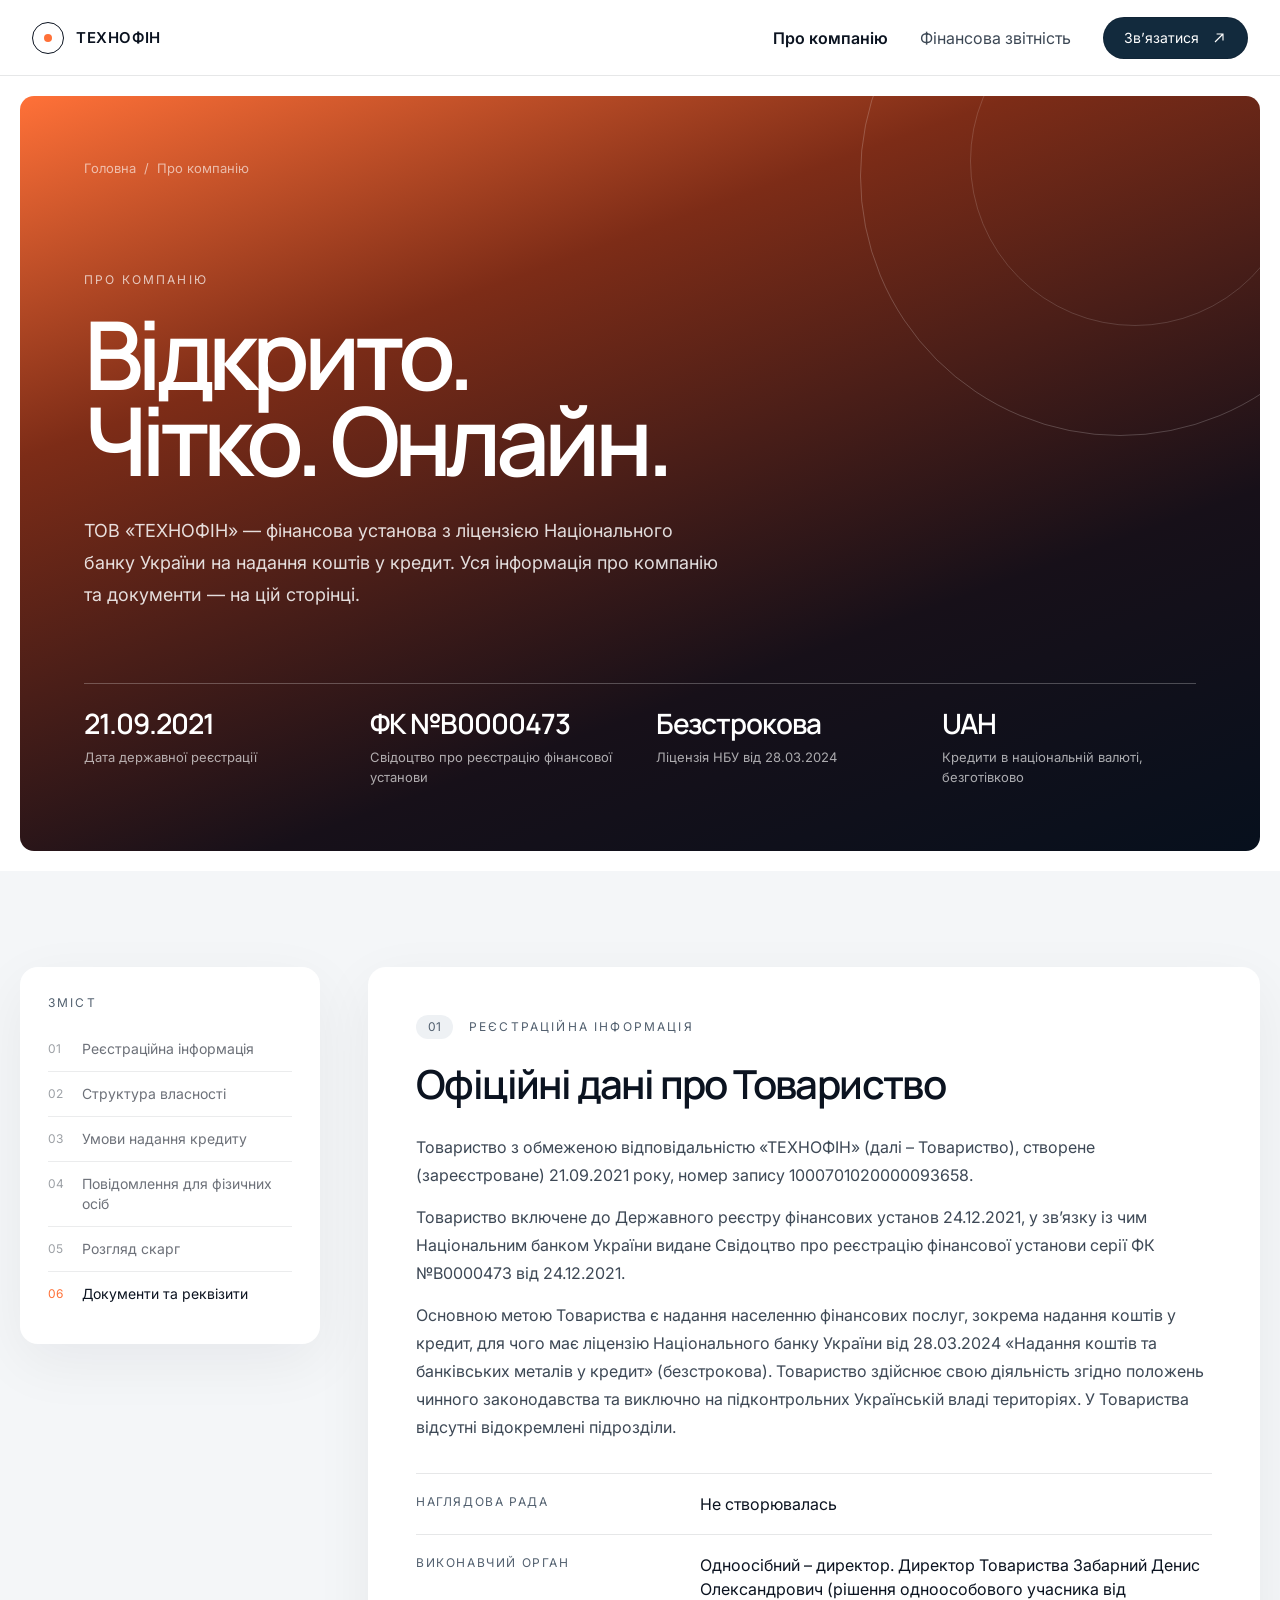
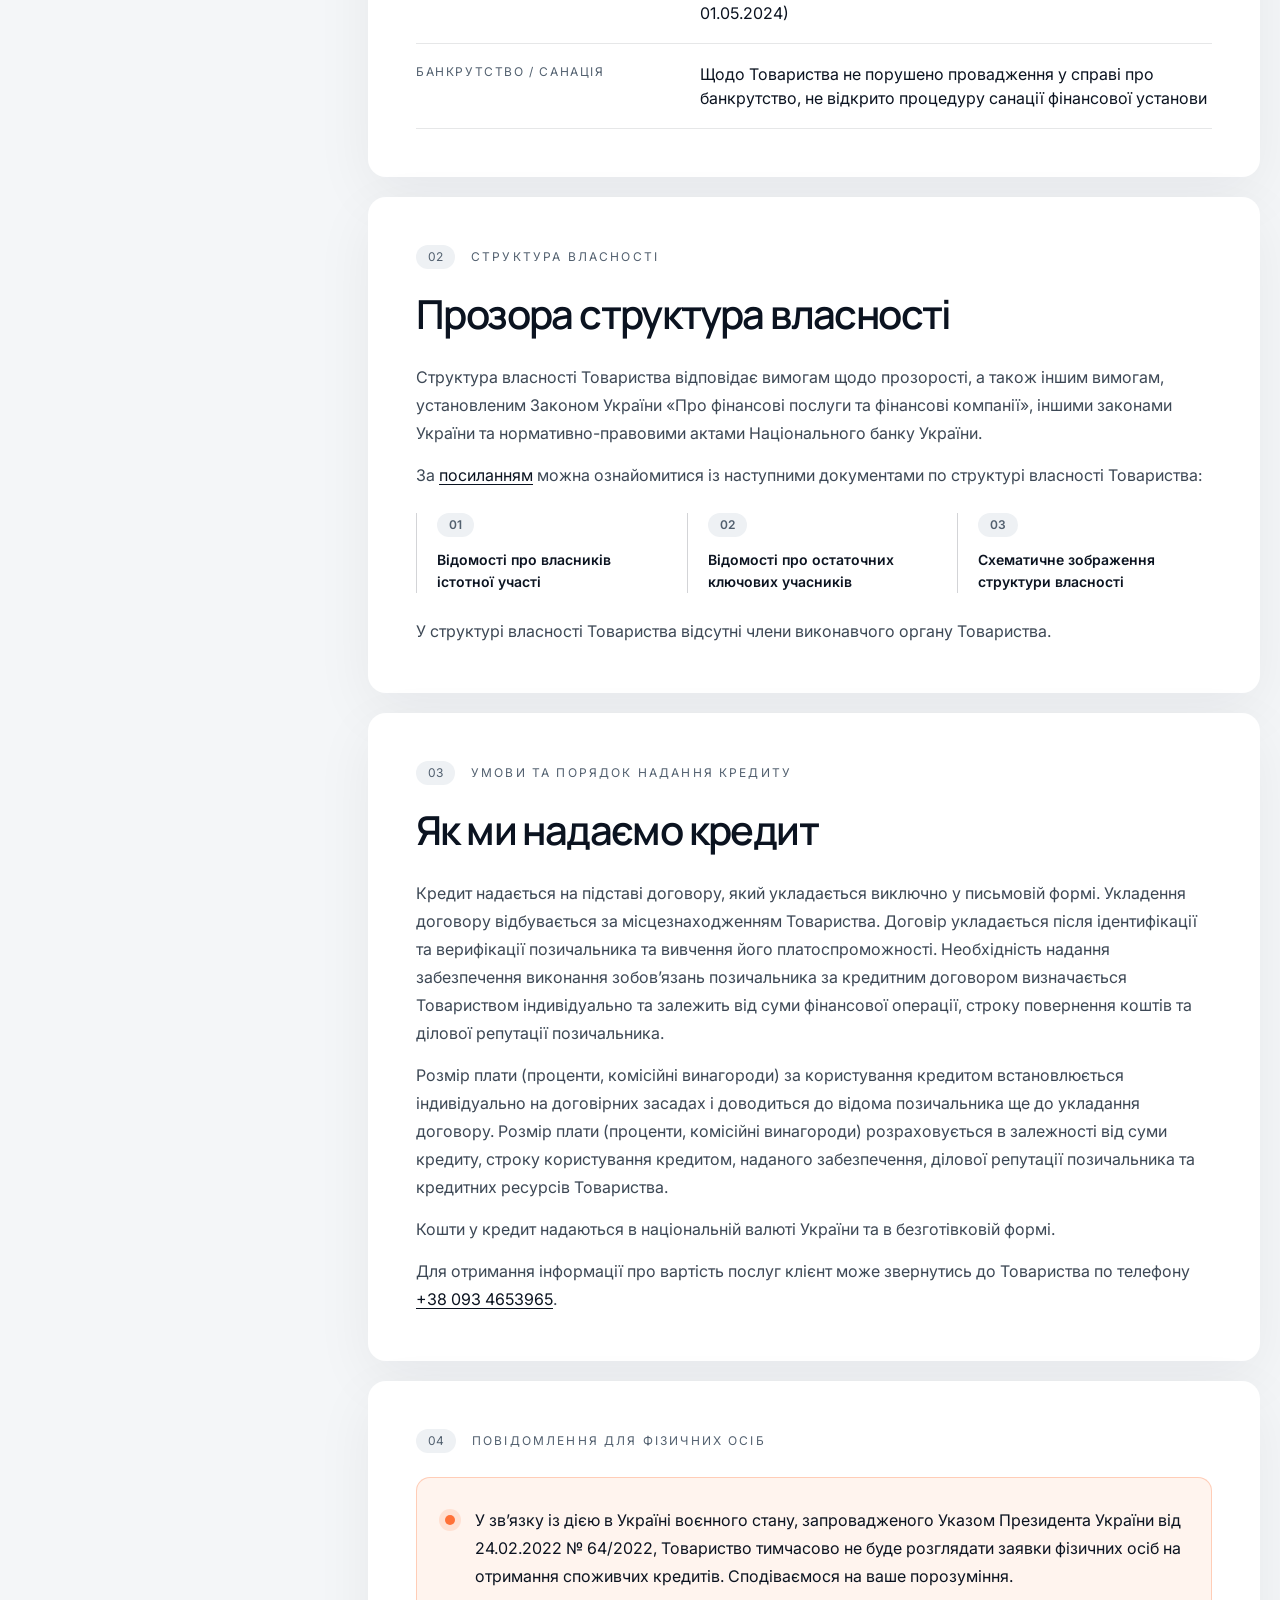
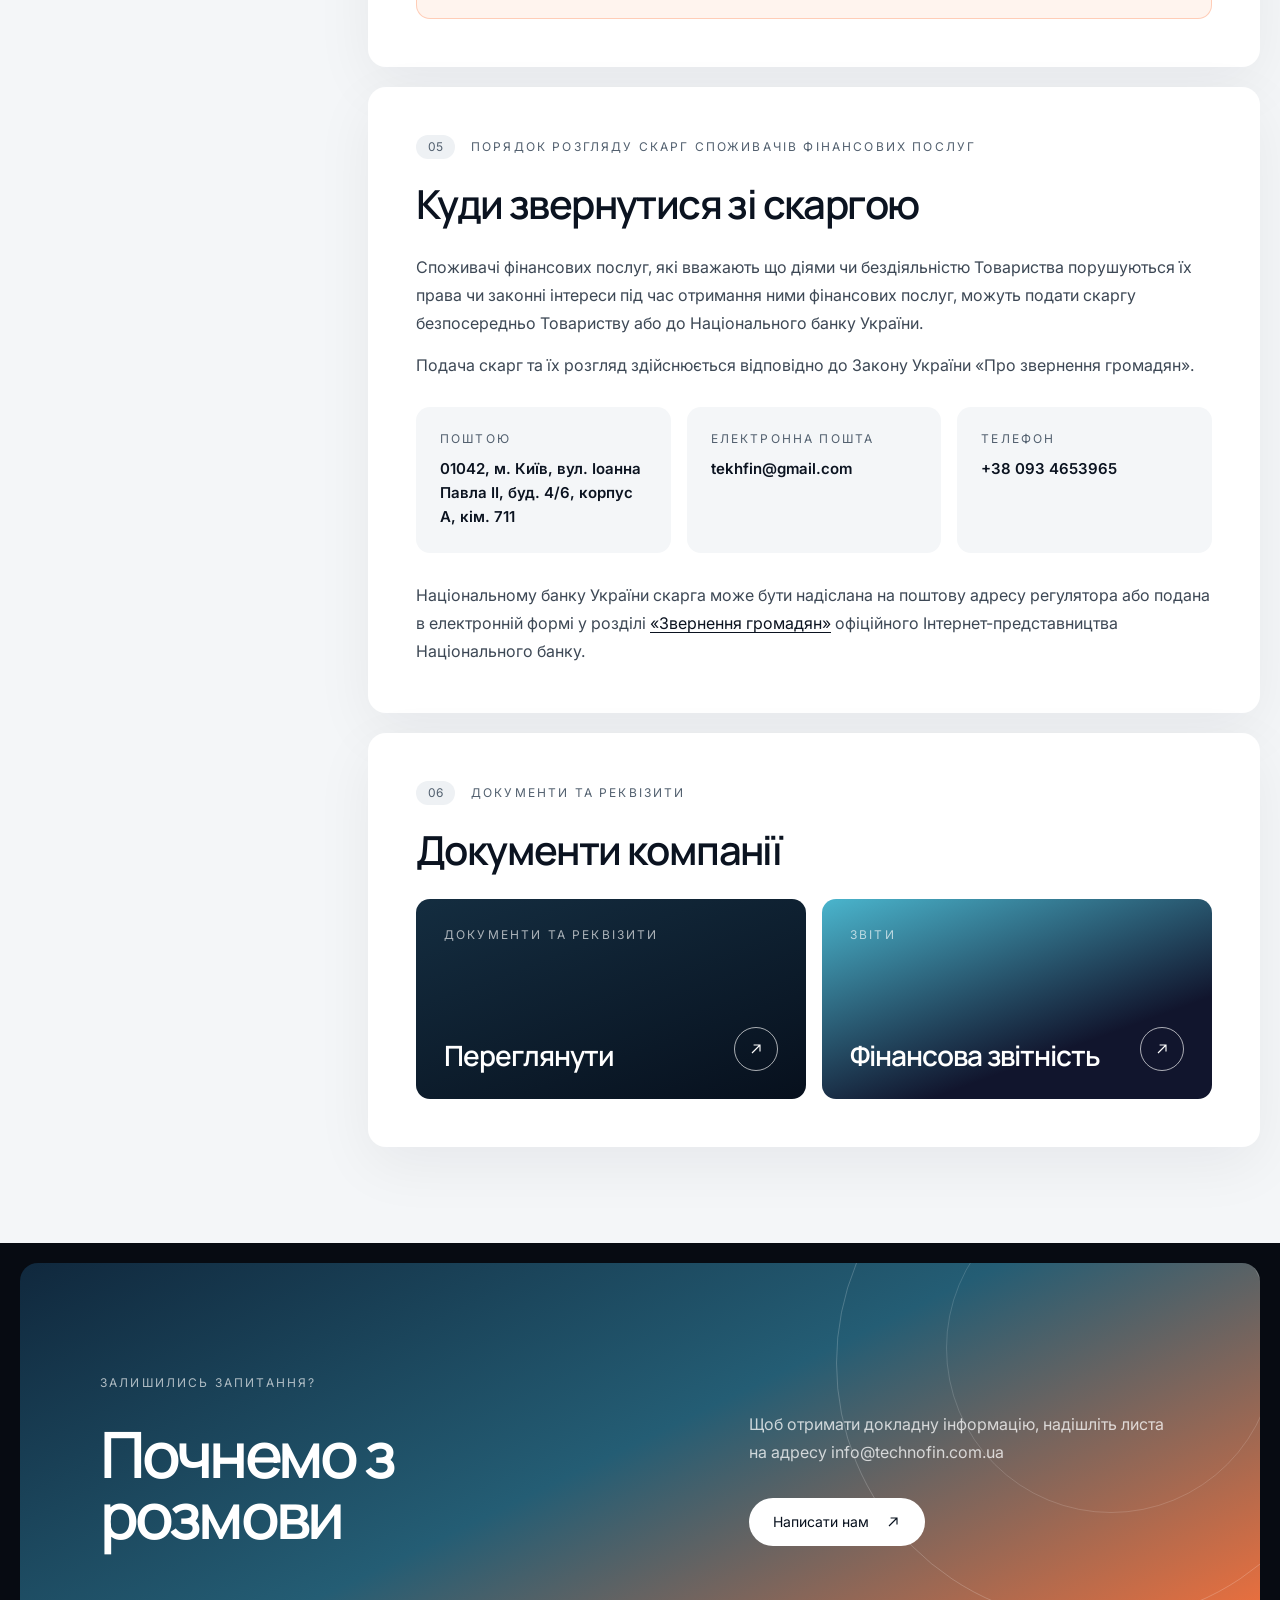
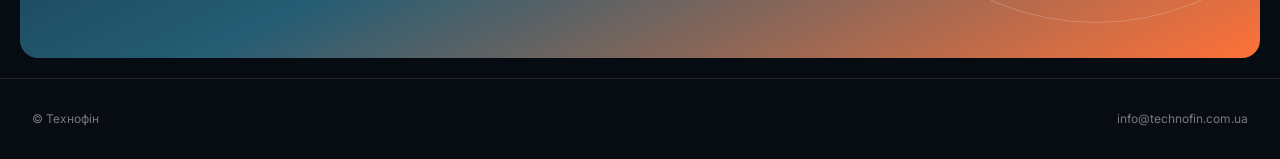
==== about.html @ 3cf89a79 "Match header nav link size and color to body text Co-Authored-By: Claude Opus 5.5 <noreply@anthropic" ====
<!doctype html>
<html lang="uk">
<head>
<meta charset="utf-8">
<meta name="viewport" content="width=device-width, initial-scale=1">
<title>Про компанію — Технофін</title>
<link rel="preconnect" href="https://fonts.googleapis.com">
<link href="https://fonts.googleapis.com/css2?family=Inter:wght@400;600&family=Manrope:wght@600&display=swap" rel="stylesheet">
<link rel="stylesheet" href="styles.css?v=10">
<link rel="stylesheet" href="about.css">
</head>
<body>

<header class="header">
  <a class="logo" href="index.html"><img src="assets/logo-mark.svg" alt="">ТЕХНОФІН</a>
  <button class="burger" type="button" aria-label="Відкрити меню" aria-expanded="false" aria-controls="site-nav"><span></span><span></span><span></span></button>
  <nav class="nav" id="site-nav">
    <a class="is-active" href="about.html">Про компанію</a>
    <a href="reports.html">Фінансова звітність</a>
    <a class="pill pill--dark" href="#contact">Зв’язатися <img src="assets/arrow-white.svg" alt=""></a>
  </nav>
</header>

<section class="page-hero">
  <div class="page-hero__card">
    <img class="circle circle--520" src="assets/circle-520.svg" alt="">
    <img class="circle circle--330" src="assets/circle-330.svg" alt="">
    <div class="crumbs"><a href="index.html">Головна</a><span>/</span><span>Про компанію</span></div>
    <div class="eyebrow" style="position:relative; margin-bottom:24px; color:rgba(255,255,255,.7)">Про компанію</div>
    <h1>Відкрито.<br>Чітко. Онлайн.</h1>
    <p class="lead">ТОВ «ТЕХНОФІН» — фінансова установа з ліцензією Національного банку України на надання коштів у кредит. Уся інформація про компанію та документи — на цій сторінці.</p>
    <div class="facts">
      <div><div class="fact__value">21.09.2021</div><div class="fact__label">Дата державної реєстрації</div></div>
      <div><div class="fact__value">ФК №В0000473</div><div class="fact__label">Свідоцтво про реєстрацію фінансової установи</div></div>
      <div><div class="fact__value">Безстрокова</div><div class="fact__label">Ліцензія НБУ від 28.03.2024</div></div>
      <div><div class="fact__value">UAH</div><div class="fact__label">Кредити в національній валюті, безготівково</div></div>
    </div>
  </div>
</section>

<main class="about">
  <div class="about__grid">
    <aside class="toc">
      <span class="eyebrow">Зміст</span>
      <ol>
        <li><a href="#registration"><span>01</span>Реєстраційна інформація</a></li>
        <li><a href="#ownership"><span>02</span>Структура власності</a></li>
        <li><a href="#credit"><span>03</span>Умови надання кредиту</a></li>
        <li><a href="#notice"><span>04</span>Повідомлення для фізичних осіб</a></li>
        <li><a href="#complaints"><span>05</span>Розгляд скарг</a></li>
        <li><a href="#docs"><span>06</span>Документи та реквізити</a></li>
      </ol>
    </aside>

    <div class="sections">

      <section class="block" id="registration">
        <div class="block__head"><span class="block__num">01</span><span class="eyebrow" style="color:var(--muted)">Реєстраційна інформація</span></div>
        <h2>Офіційні дані про Товариство</h2>
        <p>Товариство з обмеженою відповідальністю «ТЕХНОФІН» (далі – Товариство), створене (зареєстроване) 21.09.2021 року, номер запису 1000701020000093658.</p>
        <p>Товариство включене до Державного реєстру фінансових установ 24.12.2021, у зв’язку із чим Національним банком України видане Свідоцтво про реєстрацію фінансової установи серії ФК №В0000473 від 24.12.2021.</p>
        <p>Основною метою Товариства є надання населенню фінансових послуг, зокрема надання коштів у кредит, для чого має ліцензію Національного банку України від 28.03.2024 «Надання коштів та банківських металів у кредит» (безстрокова). Товариство здійснює свою діяльність згідно положень чинного законодавства та виключно на підконтрольних Українській владі територіях. У Товариства відсутні відокремлені підрозділи.</p>
        <dl class="kv">
          <div class="kv__row"><dt>Наглядова рада</dt><dd>Не створювалась</dd></div>
          <div class="kv__row"><dt>Виконавчий орган</dt><dd>Одноосібний – директор. Директор Товариства Забарний Денис Олександрович (рішення одноособового учасника від 01.05.2024)</dd></div>
          <div class="kv__row"><dt>Банкрутство / санація</dt><dd>Щодо Товариства не порушено провадження у справі про банкрутство, не відкрито процедуру санації фінансової установи</dd></div>
        </dl>
      </section>

      <section class="block" id="ownership">
        <div class="block__head"><span class="block__num">02</span><span class="eyebrow" style="color:var(--muted)">Структура власності</span></div>
        <h2>Прозора структура власності</h2>
        <p>Структура власності Товариства відповідає вимогам щодо прозорості, а також іншим вимогам, установленим Законом України «Про фінансові послуги та фінансові компанії», іншими законами України та нормативно-правовими актами Національного банку України.</p>
        <p>За <a class="inline" href="https://drive.google.com/drive/folders/1skD-SVBvwEq26XsL_XhXbatexCn1EG8v" target="_blank" rel="noopener">посиланням</a> можна ознайомитися із наступними документами по структурі власності Товариства:</p>
        <ol class="doclist">
          <li><span class="block__num" style="align-self:flex-start">01</span>Відомості про власників істотної участі</li>
          <li><span class="block__num" style="align-self:flex-start">02</span>Відомості про остаточних ключових учасників</li>
          <li><span class="block__num" style="align-self:flex-start">03</span>Схематичне зображення структури власності</li>
        </ol>
        <p>У структурі власності Товариства відсутні члени виконавчого органу Товариства.</p>
      </section>

      <section class="block" id="credit">
        <div class="block__head"><span class="block__num">03</span><span class="eyebrow" style="color:var(--muted)">Умови та порядок надання кредиту</span></div>
        <h2>Як ми надаємо кредит</h2>
        <p>Кредит надається на підставі договору, який укладається виключно у письмовій формі. Укладення договору відбувається за місцезнаходженням Товариства. Договір укладається після ідентифікації та верифікації позичальника та вивчення його платоспроможності. Необхідність надання забезпечення виконання зобов’язань позичальника за кредитним договором визначається Товариством індивідуально та залежить від суми фінансової операції, строку повернення коштів та ділової репутації позичальника.</p>
        <p>Розмір плати (проценти, комісійні винагороди) за користування кредитом встановлюється індивідуально на договірних засадах і доводиться до відома позичальника ще до укладання договору. Розмір плати (проценти, комісійні винагороди) розраховується в залежності від суми кредиту, строку користування кредитом, наданого забезпечення, ділової репутації позичальника та кредитних ресурсів Товариства.</p>
        <p>Кошти у кредит надаються в національній валюті України та в безготівковій формі.</p>
        <p>Для отримання інформації про вартість послуг клієнт може звернутись до Товариства по телефону <a class="inline" href="tel:+380934653965">+38 093 4653965</a>.</p>
      </section>

      <section class="block" id="notice">
        <div class="block__head"><span class="block__num">04</span><span class="eyebrow" style="color:var(--muted)">Повідомлення для фізичних осіб</span></div>
        <div class="callout">
          <span class="callout__dot"></span>
          <p>У зв’язку із дією в Україні воєнного стану, запровадженого Указом Президента України від 24.02.2022 № 64/2022, Товариство тимчасово не буде розглядати заявки фізичних осіб на отримання споживчих кредитів. Сподіваємося на ваше порозуміння.</p>
        </div>
      </section>

      <section class="block" id="complaints">
        <div class="block__head"><span class="block__num">05</span><span class="eyebrow" style="color:var(--muted)">Порядок розгляду скарг споживачів фінансових послуг</span></div>
        <h2>Куди звернутися зі скаргою</h2>
        <p>Споживачі фінансових послуг, які вважають що діями чи бездіяльністю Товариства порушуються їх права чи законні інтереси під час отримання ними фінансових послуг, можуть подати скаргу безпосередньо Товариству або до Національного банку України.</p>
        <p>Подача скарг та їх розгляд здійснюється відповідно до Закону України «Про звернення громадян».</p>
        <div class="channels">
          <div class="channel"><span class="eyebrow">Поштою</span><span class="channel__value">01042, м. Київ, вул. Іоанна Павла ІІ, буд. 4/6, корпус А, кім. 711</span></div>
          <a class="channel" href="mailto:tekhfin@gmail.com"><span class="eyebrow">Електронна пошта</span><span class="channel__value">tekhfin@gmail.com</span></a>
          <a class="channel" href="tel:+380934653965"><span class="eyebrow">Телефон</span><span class="channel__value">+38 093 4653965</span></a>
        </div>
        <p>Національному банку України скарга може бути надіслана на поштову адресу регулятора або подана в електронній формі у розділі <a class="inline" href="https://bank.gov.ua/ua/consumer-protection/citizens-appeals" target="_blank" rel="noopener">«Звернення громадян»</a> офіційного Інтернет-представництва Національного банку.</p>
      </section>

      <section class="block" id="docs">
        <div class="block__head"><span class="block__num">06</span><span class="eyebrow" style="color:var(--muted)">Документи та реквізити</span></div>
        <h2>Документи компанії</h2>
        <div class="docs">
          <a class="doc-card doc-card--navy" href="#">
            <span class="eyebrow">Документи та реквізити</span>
            <span class="doc-card__bottom"><span class="doc-card__title">Переглянути</span><span class="btn"><img src="assets/arrow-white.svg" alt=""></span></span>
          </a>
          <a class="doc-card doc-card--teal" href="reports.html">
            <span class="eyebrow">Звіти</span>
            <span class="doc-card__bottom"><span class="doc-card__title">Фінансова звітність</span><span class="btn"><img src="assets/arrow-white.svg" alt=""></span></span>
          </a>
        </div>
      </section>

    </div>
  </div>
</main>

<section class="contact" id="contact">
  <div class="contact-card">
    <img class="circle circle--520" src="assets/circle-520.svg" alt="">
    <img class="circle circle--330" src="assets/circle-330.svg" alt="">
    <div class="contact-left">
      <div class="eyebrow">Залишились запитання?</div>
      <h2 class="display">Почнемо з<br>розмови</h2>
    </div>
    <div class="contact-right">
      <p>Щоб отримати докладну інформацію, надішліть листа на адресу info@technofin.com.ua</p>
      <a class="pill" href="mailto:info@technofin.com.ua">Написати нам <img src="assets/arrow-light.svg" alt=""></a>
    </div>
  </div>
</section>

<footer class="footer">
  <span>© Технофін</span>
  <a href="mailto:info@technofin.com.ua">info@technofin.com.ua</a>
</footer>

<script>
  // Підсвічує активний пункт змісту під час прокрутки
  const links = [...document.querySelectorAll('.toc a')];
  const byId = Object.fromEntries(links.map(a => [a.hash.slice(1), a]));
  const io = new IntersectionObserver(entries => {
    entries.forEach(e => {
      if (e.isIntersecting) {
        links.forEach(a => a.classList.remove('is-active'));
        byId[e.target.id]?.classList.add('is-active');
      }
    });
  }, { rootMargin: '-30% 0px -60% 0px' });
  document.querySelectorAll('.block').forEach(s => io.observe(s));
</script>
<style>html { scroll-behavior: smooth; }</style>
<script src="to-top.js?v=2"></script>
<script src="menu.js"></script>
</body>
</html>
---- styles.css ----
:root {
    --ink: #0b1320;
    --ink-deep: #07101d;
    --muted: #52606f;
    --body: #3d4855;
    --soft: #eef1f4;
    --navy: #122a3d;
  }
  * { box-sizing: border-box; margin: 0; padding: 0; }
  html { scroll-behavior: smooth; }
  @media (prefers-reduced-motion: reduce) { html { scroll-behavior: auto; } }
  body { font-family: 'Inter', sans-serif; color: var(--ink); background: #fff; }
  a { color: inherit; text-decoration: none; }
  img { display: block; }

  .eyebrow { font-size: 12px; line-height: 16px; letter-spacing: 2.16px; text-transform: uppercase; }
  .display { font-family: 'Manrope', sans-serif; font-weight: 600; font-size: 64px; line-height: .96; letter-spacing: -3.84px; }

  /* Pill buttons */
  .pill { display: inline-flex; align-items: center; gap: 16px; padding: 14px 24px; border-radius: 999px; background: #fff; color: var(--ink-deep); font-size: 14px; line-height: 20px; white-space: nowrap; border: 0; cursor: pointer; }
  .pill img { width: 16px; height: 16px; }
  .pill--soft { background: var(--soft); color: var(--ink); font-weight: 600; gap: 12px; padding: 12px 20px; }
  .pill--dark { background: var(--navy); color: #fff; gap: 12px; padding: 10px 20px; border: 1px solid rgba(11,19,32,.2); }

  /* Однакова hover-анімація для всіх кнопок */
  .pill { transition: transform .3s cubic-bezier(.2,.8,.2,1), box-shadow .3s; }
  .pill img { transition: transform .3s cubic-bezier(.2,.8,.2,1); }
  .pill:hover { transform: translateY(-2px); box-shadow: 0 10px 24px rgba(18,42,61,.22); }
  .pill:hover img { transform: translate(3px, -3px); }
  @media (prefers-reduced-motion: reduce) { .pill, .pill img { transition: none; } .pill:hover, .pill:hover img { transform: none; } }

  /* Header */
  .header { height: 76px; display: flex; align-items: center; justify-content: space-between; padding: 0 32px; border-bottom: 1px solid rgba(11,19,32,.1); }
  .logo { display: flex; align-items: center; gap: 12px; font-weight: 600; font-size: 15px; letter-spacing: .6px; }
  .logo img { width: 32px; height: 32px; }
  .nav { display: flex; align-items: center; gap: 32px; font-size: 14px; }
  .header { position: relative; }
  .burger { display: none; width: 44px; height: 44px; margin-right: -10px; border: 0; background: none; cursor: pointer;
    flex-direction: column; align-items: center; justify-content: center; gap: 5px; }
  .burger span { display: block; width: 22px; height: 2px; border-radius: 2px; background: var(--ink); transition: transform .25s, opacity .2s; }
  .header.is-open .burger span:nth-child(1) { transform: translateY(7px) rotate(45deg); }
  .header.is-open .burger span:nth-child(2) { opacity: 0; }
  .header.is-open .burger span:nth-child(3) { transform: translateY(-7px) rotate(-45deg); }
  .nav > a:not(.pill) { font-size: 16px; line-height: 28px; color: var(--body); transition: color .2s; }
  .nav > a:not(.pill):hover { color: var(--ink); }

  /* Hero */
  .hero { display: flex; gap: 12px; padding: 20px; }
  .hero-card { position: relative; flex: 1; height: 720px; border-radius: 14px; overflow: hidden; color: #fff; }
  .hero-card > img { position: absolute; inset: 0; width: 100%; height: 100%; object-fit: cover; }
  .hero-card__inner { position: relative; height: 100%; background: rgba(7,16,29,.6); padding: 64px; display: flex; flex-direction: column; justify-content: space-between; }
  .hero h1 { font-family: 'Manrope', sans-serif; font-weight: 600; font-size: 95px; line-height: .9; letter-spacing: -6.175px; max-width: 780px; margin-bottom: 32px; }
  .hero p.lead { font-size: 18px; line-height: 32px; max-width: 576px; }
  .hero-bottom { display: flex; justify-content: space-between; align-items: flex-end; border-top: 1px solid rgba(255,255,255,.25); padding-top: 24px; }
  .hero-bottom .eyebrow { letter-spacing: 1.92px; margin-bottom: 8px; }
  .hero-bottom .approach { font-size: 18px; line-height: 28px; }

  .rail { width: 88px; height: 720px; flex-shrink: 0; border-radius: 14px; box-shadow: inset 0 0 0 1px rgba(255,255,255,.1); display: flex; flex-direction: column; align-items: center; justify-content: space-between; padding: 28px 0; color: #fff; }
  .rail .ring { width: 8px; height: 8px; }
  .rail .label { writing-mode: vertical-rl; transform: rotate(180deg); font-size: 14px; line-height: 20px; white-space: nowrap; }
  .rail .btn { width: 40px; height: 40px; border-radius: 20px; border: 1px solid rgba(255,255,255,.65); display: flex; align-items: center; justify-content: center; transition: background .3s, border-color .3s, transform .3s; }
  .rail .btn img { width: 16px; height: 16px; transition: filter .3s; }

  /* Rail hover animation */
  .rail { position: relative; overflow: hidden; isolation: isolate;
    transition: transform .4s cubic-bezier(.2,.8,.2,1), box-shadow .4s; }
  .rail::before { content: ""; position: absolute; inset: -40% 0 auto; height: 40%; z-index: -1; pointer-events: none;
    background: linear-gradient(to bottom, transparent, rgba(255,255,255,.18), transparent);
    transform: translateY(0); opacity: 0; }
  .rail .ring { border-radius: 50%; transition: transform .4s, box-shadow .4s; }
  .rail .label { transition: letter-spacing .4s; }
  .rail:hover { transform: translateY(-6px); box-shadow: inset 0 0 0 1px rgba(255,255,255,.25), 0 20px 40px rgba(7,16,29,.25); }
  .rail:hover::before { animation: rail-sheen 1.1s ease-out; }
  .rail:hover .ring { transform: scale(1.4); box-shadow: 0 0 0 4px rgba(255,255,255,.15), 0 0 12px rgba(255,255,255,.6); }
  .rail:hover .label { letter-spacing: 1.2px; }
  .rail:hover .btn { background: #fff; border-color: #fff; transform: scale(1.08); }
  .rail:hover .btn img { filter: invert(1); animation: rail-arrow .9s ease-in-out infinite; }
  @keyframes rail-sheen { 0% { opacity: 1; transform: translateY(0); } 100% { opacity: 0; transform: translateY(350%); } }
  @keyframes rail-arrow { 0%, 100% { transform: translateY(0); } 50% { transform: translateY(3px); } }
  @media (prefers-reduced-motion: reduce) {
    .rail, .rail * { transition: none !important; animation: none !important; }
    .rail:hover { transform: none; }
  }
  .rail--mission { background: linear-gradient(to bottom, #142d40, #07101d); }
  .rail--company { background: linear-gradient(to bottom, #ff7138, #7d2c17 48%, #171019); }
  .rail--contacts { background: linear-gradient(to bottom, #4ab5cd, #11152d 60%, #281226); }

  /* Mission */
  .mission { background: #f1f3f5; padding: 0 20px; }
  .mission__wrap { background: #f4f6f8; padding: 96px 0; }
  .mission-card { display: flex; background: #fff; border-radius: 18px; box-shadow: 0 18px 60px rgba(11,19,32,.09); overflow: hidden; }
  .mission-content { width: 714px; flex-shrink: 0; padding: 48px; }
  .section-label { display: flex; align-items: center; gap: 16px; color: var(--muted); }
  .section-label img { width: 35px; height: 35px; }
  .mission-content .display { margin-top: 32px; max-width: 618px; }
  .mission-content .text { margin-top: 28px; max-width: 618px; font-size: 16px; line-height: 28px; color: var(--body); }
  .mission-content h3 { margin-top: 40px; font-size: 14px; line-height: 20px; font-weight: 600; }
  .benefits { margin-top: 24px; display: grid; grid-template-columns: repeat(2, 293px); gap: 28px 32px; }
  .feature { border-left: 1px solid rgba(11,19,32,.18); padding-left: 20px; min-height: 96px; display: flex; flex-direction: column; gap: 16px; align-items: flex-start; }
  .feature .num { background: var(--soft); border-radius: 999px; padding: 4px 12px; font-size: 12px; line-height: 16px; color: var(--muted); }
  .feature .title { font-size: 14px; line-height: 24px; font-weight: 600; max-width: 220px; }
  .mission-content .pill { margin-top: 40px; }
  .visual-wrap { flex: 1; padding: 16px; display: flex; }
  .visual { flex: 1; min-height: 560px; border-radius: 14px; display: flex; align-items: center; justify-content: center;
    background: radial-gradient(ellipse 132% 119% at 50% 110%, #d9e3e7 0%, #abc1c7 10.75%, #7c9ea6 21.5%, #4e7c86 32.25%, #366a75 37.6%, #1f5965 43%, #13424e 71.5%, #072b36 100%); }
  .tile { width: 330px; height: 330px; padding: 20px; background: #fff; border-radius: 12px; box-shadow: 0 18px 50px rgba(1,18,24,.22); }
  .tile img { width: 290px; height: 290px; }

  /* Company */
  .company { background: #0a1220; padding: 20px; }
  .company__box { display: flex; border: 1px solid rgba(255,255,255,.1); border-radius: 18px; overflow: hidden; }
  .company__left { width: 630px; flex-shrink: 0; height: 520px; padding: 64px; display: flex; flex-direction: column; justify-content: space-between; color: #fff;
    background: radial-gradient(circle 693px at 15% 15%, #214762 0%, #162d41 25%, #101f31 37.5%, #0a1220 50%); }
  .company__left .section-label { color: rgba(255,255,255,.55); }
  .company__right { flex: 1; background: #fff; padding: 64px; display: flex; flex-direction: column; justify-content: space-between; }
  .docs-header { display: flex; justify-content: space-between; padding-bottom: 20px; border-bottom: 1px solid rgba(11,19,32,.15); color: var(--muted); letter-spacing: 1.92px; }
  .company__right p.big { font-size: 30px; line-height: 1.35; max-width: 576px; }
  .docs-link { align-self: flex-start; display: inline-flex; align-items: center; gap: 16px; padding-bottom: 8px; border-bottom: 1px solid var(--ink); font-size: 14px; line-height: 20px; }
  .docs-link img { width: 16px; height: 16px; transition: transform .15s; }
  .docs-link:hover img { transform: translate(2px,-2px); }

  /* Contact */
  .contact { background: #070b12; padding: 20px; }
  .contact-card { position: relative; overflow: hidden; display: flex; gap: 48px; align-items: flex-end; padding: 112px 80px; border-radius: 18px; color: #fff;
    background: linear-gradient(154deg, #10283d 0%, #245d74 48%, #ff7138 100%); }
  .contact-card .circle { position: absolute; pointer-events: none; }
  .circle--520 { width: 520px; height: 520px; right: -96px; top: -160px; }
  .circle--330 { width: 330px; height: 330px; right: -16px; top: -80px; }
  .contact-left { position: relative; flex: 1; display: flex; flex-direction: column; gap: 32px; }
  .contact-left .eyebrow { color: rgba(255,255,255,.65); }
  .contact-right { position: relative; width: 431px; flex-shrink: 0; display: flex; flex-direction: column; gap: 32px; align-items: flex-start; }
  .contact-right p { font-size: 16px; line-height: 28px; color: rgba(255,255,255,.75); }

  /* Footer */
  .footer { background: #070b12; border-top: 1px solid rgba(255,255,255,.1); padding: 32px; display: flex; justify-content: space-between; font-size: 12px; line-height: 16px; color: rgba(255,255,255,.45); }

  /* ---------- Tablet (≤1200px) ---------- */
  @media (max-width: 1200px) {
    .hero h1 { font-size: clamp(48px, 7.5vw, 95px); letter-spacing: -0.065em; }
    .mission-content { width: 55%; }
    .benefits { grid-template-columns: repeat(2, minmax(0, 1fr)); }
    .company__left { width: 45%; }
    .company__right p.big { font-size: 24px; }
    .contact-card { padding: 80px 48px; }
    .contact-right { width: 360px; }
  }

  /* ---------- Small tablet (≤900px) ---------- */
  @media (max-width: 900px) {
    .display { font-size: 48px; letter-spacing: -2.4px; }
    .hero { flex-wrap: wrap; }
    .hero-card { flex-basis: 100%; height: auto; min-height: 600px; }
    .hero-card__inner { padding: 40px; gap: 48px; }
    /* Rails become horizontal tabs under the hero */
    .rail { flex: 1; width: auto; height: 72px; flex-direction: row; padding: 0 20px; }
    .rail .label { writing-mode: horizontal-tb; transform: none; }
    .rail .ring { display: none; }
    .mission-card { flex-direction: column; }
    .mission-content { width: 100%; }
    .visual { min-height: 420px; }
    .company__box { flex-direction: column; }
    .company__left { width: 100%; height: auto; min-height: 360px; padding: 40px; gap: 64px; }
    .company__right { padding: 40px; gap: 40px; }
    .contact-card { flex-direction: column; align-items: flex-start; }
    .contact-right { width: 100%; }
  }

  /* ---------- Phone (≤600px) ---------- */
  @media (max-width: 600px) {
    .header { height: 64px; padding: 0 16px; }

    /* Бургер-меню */
    .burger { display: flex; }
    .nav { position: absolute; top: 100%; left: 0; right: 0; z-index: 60;
      flex-direction: column; align-items: stretch; gap: 0; padding: 8px 16px 20px;
      background: #fff; border-bottom: 1px solid rgba(11,19,32,.1); box-shadow: 0 18px 40px rgba(11,19,32,.12);
      opacity: 0; transform: translateY(-8px); visibility: hidden; pointer-events: none;
      transition: opacity .25s, transform .25s, visibility 0s .25s; }
    .header.is-open .nav { opacity: 1; transform: none; visibility: visible; pointer-events: auto; transition: opacity .25s, transform .25s; }
    .nav > a:not(.pill) { padding: 14px 0; border-bottom: 1px solid rgba(11,19,32,.08); }
    .nav > a.is-active { font-weight: 600; }
    .nav .pill--dark { margin-top: 16px; justify-content: center; padding: 14px 20px; }

    .hero { padding: 12px; gap: 8px; }
    .hero-card { min-height: 560px; }
    .hero-card__inner { padding: 24px; }
    .hero h1 { font-size: 44px; letter-spacing: -2.4px; margin-bottom: 20px; }
    .hero p.lead { font-size: 16px; line-height: 26px; }
    .hero-bottom { flex-direction: column; align-items: flex-start; gap: 20px; }
    .rail { flex-basis: 100%; height: 56px; }
    .rail .btn { width: 32px; height: 32px; }

    .display { font-size: 36px; letter-spacing: -1.6px; }
    .mission { padding: 0 12px; }
    .mission__wrap { padding: 48px 0; }
    .mission-content { padding: 24px; }
    .mission-content .display { margin-top: 24px; }
    .benefits { grid-template-columns: 1fr; gap: 20px; }
    .feature { min-height: 0; }
    .visual-wrap { padding: 12px; }
    .visual { min-height: 320px; }
    .tile { width: 240px; height: 240px; padding: 14px; }
    .tile img { width: 212px; height: 212px; }

    .company, .contact { padding: 12px; }
    .company__left { padding: 24px; min-height: 280px; }
    .company__right { padding: 24px; }
    .company__right p.big { font-size: 20px; }
    .docs-header { letter-spacing: 1.2px; }

    .contact-card { padding: 48px 24px; gap: 32px; }
    .circle--520 { width: 320px; height: 320px; right: -120px; top: -120px; }
    .circle--330 { width: 200px; height: 200px; right: -60px; top: -60px; }

    .footer { padding: 24px 16px; flex-direction: column; gap: 8px; }
  }

  /* Кнопка «Вгору» */
  .to-top { position: fixed; right: 32px; bottom: 96px; z-index: 50; width: 52px; height: 52px; border-radius: 50%; border: 0; cursor: pointer;
    background: #fff; display: flex; align-items: center; justify-content: center;
    box-shadow: 0 10px 24px rgba(7,16,29,.25);
    opacity: 0; transform: translateY(16px); pointer-events: none;
    transition: opacity .3s, transform .3s cubic-bezier(.2,.8,.2,1), box-shadow .3s; }
  .to-top img { width: 18px; height: 18px; transform: rotate(180deg); filter: invert(1); transition: transform .3s cubic-bezier(.2,.8,.2,1); }
  .to-top.is-visible { opacity: 1; transform: translateY(0); pointer-events: auto; }
  .to-top.is-visible:hover { transform: translateY(-2px); box-shadow: 0 14px 30px rgba(7,16,29,.32); }
  .to-top:hover img { transform: rotate(180deg) translateY(3px); }
  @media (max-width: 600px) { .to-top { right: 16px; bottom: 112px; width: 46px; height: 46px; } }
  @media (prefers-reduced-motion: reduce) { .to-top, .to-top img { transition: none; } }
---- about.css ----
/* ---------- Сторінка «Про компанію» ---------- */

.nav > a.is-active { color: var(--ink); font-weight: 600; }

/* Hero */
.page-hero { padding: 20px; }
.page-hero__card { position: relative; overflow: hidden; border-radius: 14px; color: #fff; padding: 64px;
  background: linear-gradient(160deg, #ff7138 0%, #7d2c17 30%, #171019 70%, #07101d 100%); }
.page-hero__card .circle { position: absolute; pointer-events: none; }
.page-hero__card .circle--520 { right: -120px; top: -180px; }
.page-hero__card .circle--330 { right: -40px; top: -100px; }
.crumbs { position: relative; display: flex; gap: 8px; font-size: 13px; color: rgba(255,255,255,.6); margin-bottom: 96px; }
.crumbs a:hover { color: #fff; }
.page-hero h1 { position: relative; font-family: 'Manrope', sans-serif; font-weight: 600; font-size: 95px; line-height: .9; letter-spacing: -6.175px; }
.page-hero .lead { position: relative; margin-top: 32px; max-width: 640px; font-size: 18px; line-height: 32px; color: rgba(255,255,255,.85); }

.facts { position: relative; margin-top: 72px; padding-top: 24px; border-top: 1px solid rgba(255,255,255,.25);
  display: grid; grid-template-columns: repeat(4, 1fr); gap: 32px; }
.fact__value { font-family: 'Manrope', sans-serif; font-weight: 600; font-size: 28px; line-height: 1.1; letter-spacing: -1px; }
.fact__label { margin-top: 8px; font-size: 13px; line-height: 20px; color: rgba(255,255,255,.65); }

/* Layout: sticky TOC + content */
.about { background: #f4f6f8; padding: 96px 20px; }
.about__grid { display: grid; grid-template-columns: 300px 1fr; gap: 48px; max-width: 1400px; margin: 0 auto; }

.toc { position: sticky; top: 24px; align-self: start; background: #fff; border-radius: 18px; padding: 28px;
  box-shadow: 0 18px 60px rgba(11,19,32,.06); }
.toc .eyebrow { color: var(--muted); margin-bottom: 16px; display: block; }
.toc ol { list-style: none; display: flex; flex-direction: column; }
.toc a { display: flex; gap: 14px; padding: 12px 0; border-top: 1px solid rgba(11,19,32,.08); font-size: 14px; line-height: 20px; color: rgba(11,19,32,.6); transition: color .15s; }
.toc li:first-child a { border-top: 0; }
.toc a span { font-size: 12px; color: rgba(11,19,32,.4); min-width: 20px; }
.toc a:hover, .toc a.is-active { color: var(--ink); }
.toc a.is-active span { color: #ff7138; }

.sections { display: flex; flex-direction: column; gap: 20px; }
.block { background: #fff; border-radius: 18px; padding: 48px; box-shadow: 0 18px 60px rgba(11,19,32,.06); scroll-margin-top: 24px; }
.block__head { display: flex; align-items: center; gap: 16px; margin-bottom: 24px; }
.block__num { background: var(--soft); border-radius: 999px; padding: 4px 12px; font-size: 12px; line-height: 16px; color: var(--muted); }
.block h2 { font-family: 'Manrope', sans-serif; font-weight: 600; font-size: 40px; line-height: 1.05; letter-spacing: -1.6px; margin-bottom: 28px; max-width: 760px; }
.block p, .block li { font-size: 16px; line-height: 28px; color: var(--body); }
.block p + p { margin-top: 14px; }
.block a.inline { color: var(--ink); text-decoration: underline; text-underline-offset: 3px; }
.block a.inline:hover { color: #ff7138; }

/* Key-value rows (registration) */
.kv { margin-top: 32px; border-top: 1px solid rgba(11,19,32,.1); }
.kv__row { display: grid; grid-template-columns: 260px 1fr; gap: 24px; padding: 18px 0; border-bottom: 1px solid rgba(11,19,32,.1); }
.kv__row dt { font-size: 12px; line-height: 20px; letter-spacing: 1.6px; text-transform: uppercase; color: var(--muted); }
.kv__row dd { font-size: 16px; line-height: 24px; color: var(--ink); }

/* Numbered list (ownership docs) */
.doclist { list-style: none; margin: 24px 0; display: grid; grid-template-columns: repeat(3, 1fr); gap: 16px; }
.doclist li { border-left: 1px solid rgba(11,19,32,.18); padding-left: 20px; display: flex; flex-direction: column; gap: 12px; color: var(--ink); font-weight: 600; font-size: 14px; line-height: 22px; }

/* Callout */
.callout { display: flex; gap: 20px; padding: 28px; border-radius: 14px; background: #fff4ee; border: 1px solid rgba(255,113,56,.3); }
.callout__dot { flex-shrink: 0; width: 10px; height: 10px; margin-top: 9px; border-radius: 50%; background: #ff7138; box-shadow: 0 0 0 6px rgba(255,113,56,.15); }
.callout p { color: var(--ink); }

/* Channel cards (complaints) */
.channels { margin: 28px 0; display: grid; grid-template-columns: repeat(3, 1fr); gap: 16px; }
.channel { background: #f4f6f8; border-radius: 14px; padding: 24px; display: flex; flex-direction: column; gap: 10px; }
.channel .eyebrow { color: var(--muted); }
.channel__value { font-size: 15px; line-height: 24px; color: var(--ink); font-weight: 600; }
a.channel { transition: background .15s; }
a.channel:hover { background: var(--soft); }

/* Document cards */
.docs { display: grid; grid-template-columns: repeat(2, 1fr); gap: 16px; }
.doc-card { display: flex; flex-direction: column; justify-content: space-between; gap: 48px; min-height: 200px; padding: 28px; border-radius: 14px; color: #fff; transition: transform .2s; }
.doc-card:hover { transform: translateY(-3px); }
.doc-card--navy { background: linear-gradient(160deg, #142d40, #07101d); }
.doc-card--teal { background: linear-gradient(160deg, #4ab5cd, #11152d 70%); }
.doc-card .eyebrow { color: rgba(255,255,255,.65); }
.doc-card__bottom { display: flex; align-items: flex-end; justify-content: space-between; gap: 16px; }
.doc-card__title { font-family: 'Manrope', sans-serif; font-weight: 600; font-size: 28px; line-height: 1.1; letter-spacing: -1px; }
.doc-card .btn { flex-shrink: 0; width: 44px; height: 44px; border-radius: 50%; border: 1px solid rgba(255,255,255,.65); display: flex; align-items: center; justify-content: center; }
.doc-card .btn img { width: 16px; height: 16px; }
.doc-card:hover .btn { background: #fff; }
.doc-card:hover .btn img { filter: invert(1); }

/* ---------- Responsive ---------- */
@media (max-width: 1100px) {
  .page-hero h1 { font-size: 72px; letter-spacing: -4px; }
  .facts { grid-template-columns: repeat(2, 1fr); }
  .about__grid { grid-template-columns: 1fr; }
  .toc { position: static; }
  .toc ol { flex-direction: row; flex-wrap: wrap; gap: 8px; }
  .toc a, .toc li:first-child a { border: 1px solid rgba(11,19,32,.12); border-radius: 999px; padding: 8px 14px; }
}
@media (max-width: 900px) {
  .doclist, .channels { grid-template-columns: 1fr; }
  .kv__row { grid-template-columns: 1fr; gap: 6px; }
}
@media (max-width: 600px) {
  .page-hero { padding: 12px; }
  .page-hero__card { padding: 24px; }
  .page-hero__card .circle--520 { width: 320px; height: 320px; right: -140px; top: -140px; }
  .page-hero__card .circle--330 { width: 200px; height: 200px; right: -70px; top: -70px; }
  .crumbs { margin-bottom: 56px; }
  .page-hero h1 { font-size: 48px; letter-spacing: -2.4px; }
  .page-hero .lead { font-size: 16px; line-height: 26px; }
  .facts { margin-top: 48px; gap: 24px; }
  .fact__value { font-size: 22px; }
  .about { padding: 48px 12px; }
  .toc { display: none; }
  .block { padding: 24px; }
  .block h2 { font-size: 28px; letter-spacing: -1px; }
  .docs { grid-template-columns: 1fr; }
  .doc-card { min-height: 160px; }
  .doc-card__title { font-size: 22px; }
}

/* ---------- Сторінка «Фінансова звітність» ---------- */
.page-hero__card--teal { background: linear-gradient(160deg, #4ab5cd 0%, #245d74 30%, #11152d 70%, #07101d 100%); }
.about__grid--single { grid-template-columns: 1fr; max-width: 1100px; }
.reports { margin-top: 32px; display: grid; grid-template-columns: repeat(3, 1fr); gap: 16px; }
.reports .doc-card { min-height: 240px; }
.doc-card__year { font-family: 'Manrope', sans-serif; font-weight: 600; font-size: 64px; line-height: 1; letter-spacing: -3px; }
.doc-card__meta { display: flex; flex-direction: column; gap: 6px; }
.doc-card__meta .eyebrow { color: rgba(255,255,255,.65); }
.doc-card__desc { font-size: 15px; line-height: 22px; color: rgba(255,255,255,.85); }
.doc-card--orange { background: linear-gradient(160deg, #ff7138, #7d2c17 55%, #171019); }
@media (max-width: 900px) { .reports { grid-template-columns: 1fr; } .reports .doc-card { min-height: 180px; } }
@media (max-width: 600px) { .doc-card__year { font-size: 48px; } }
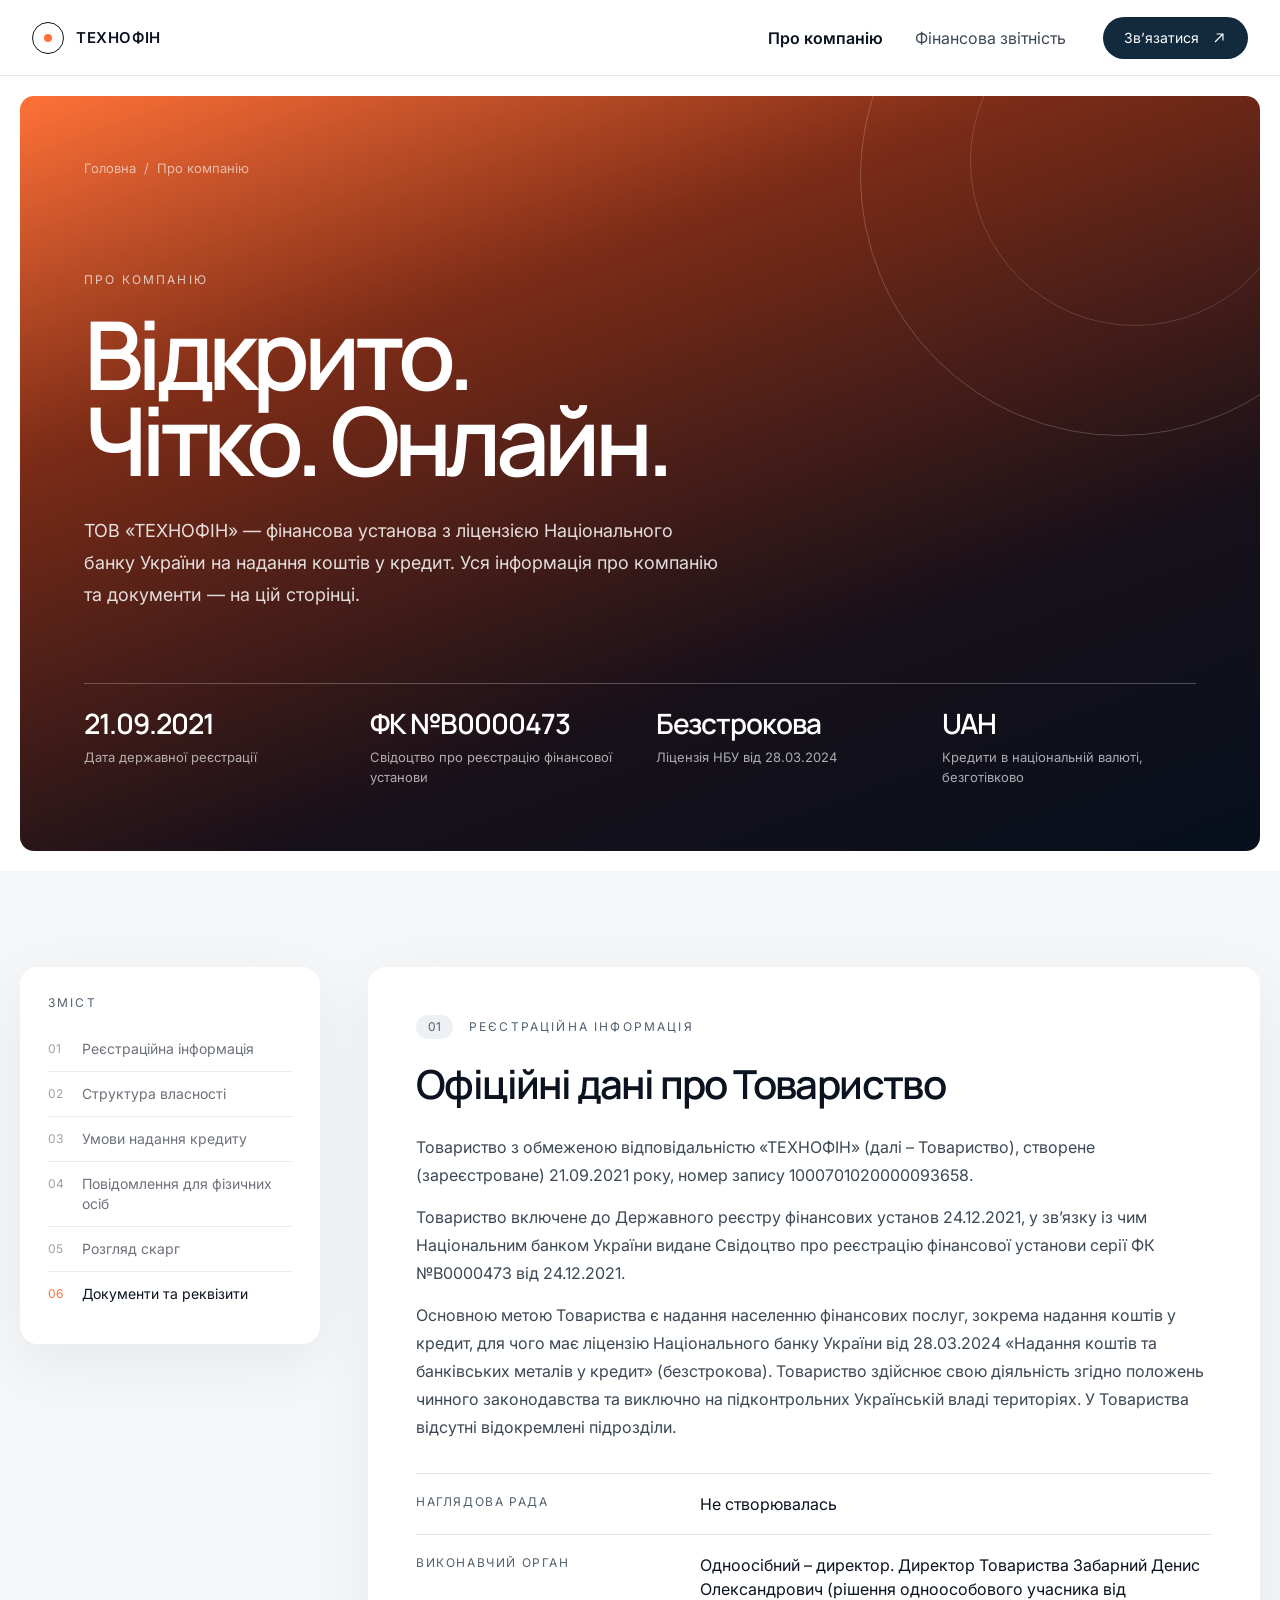
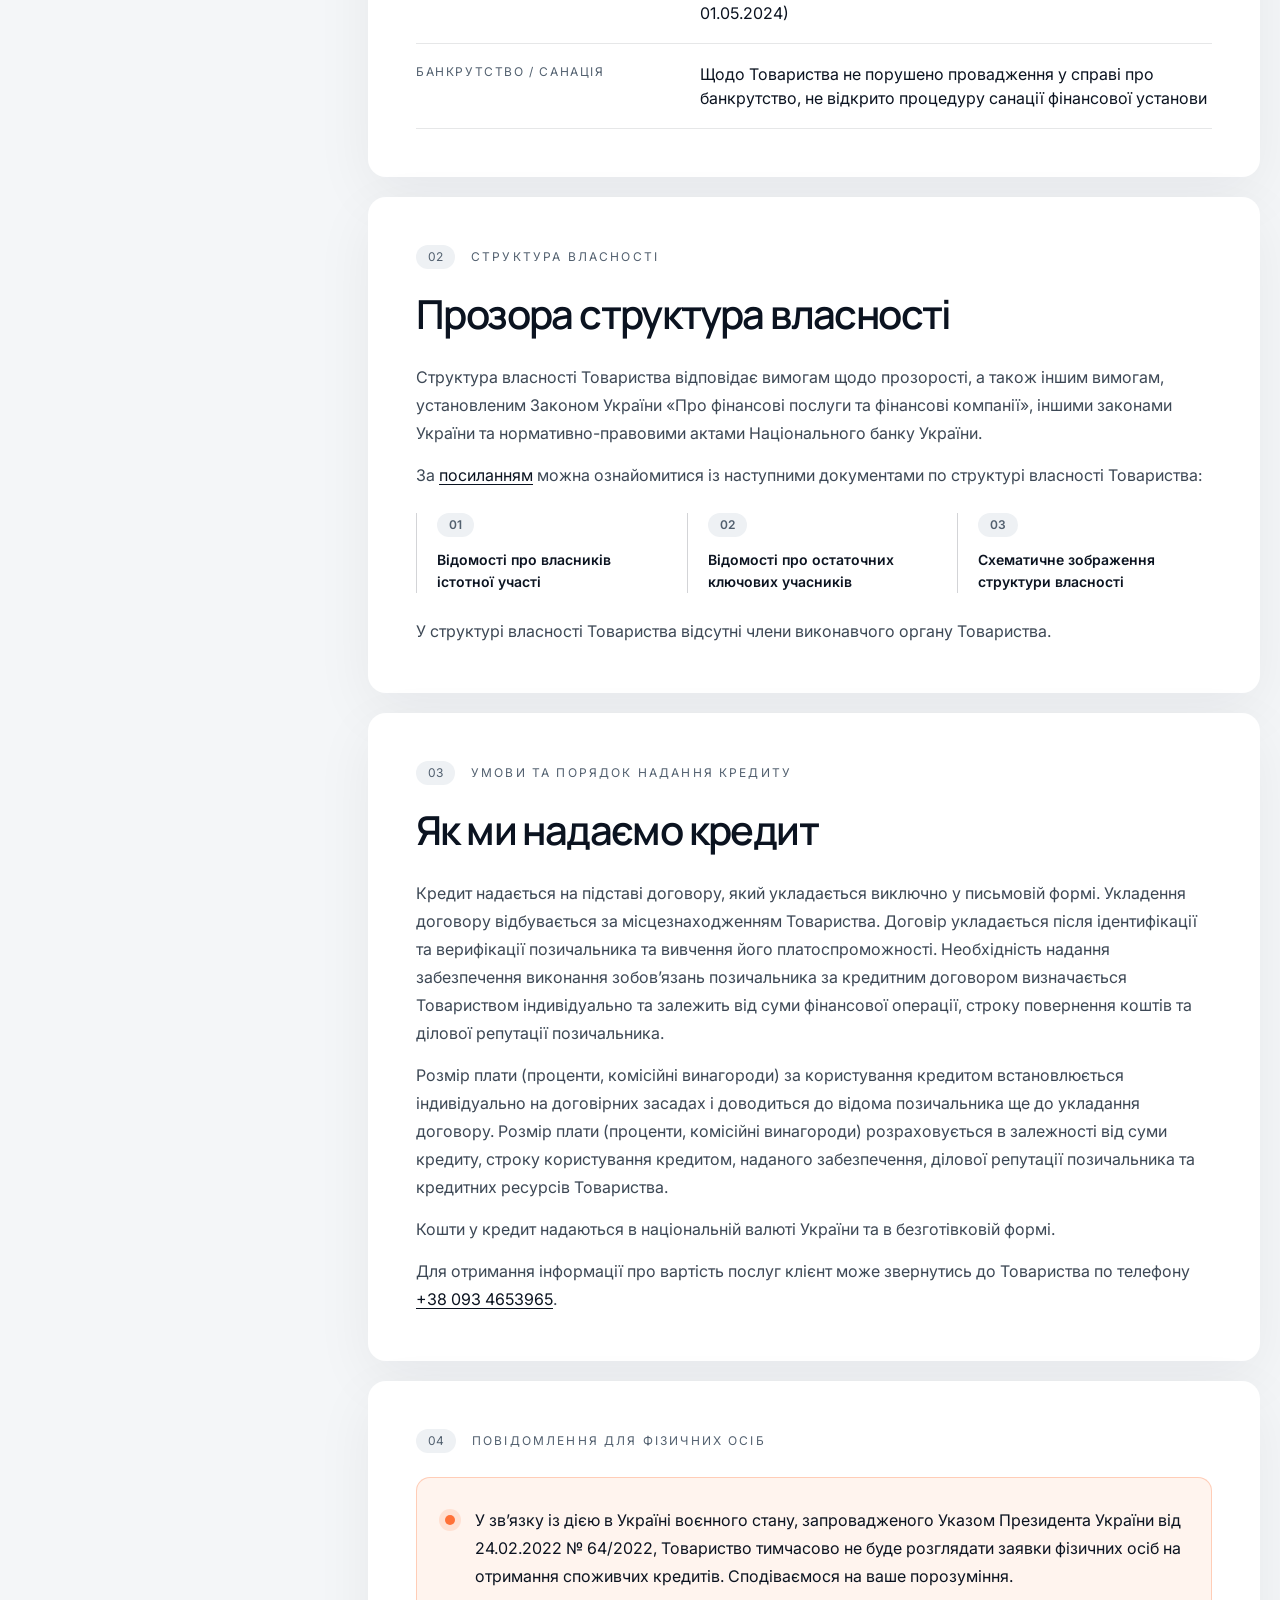
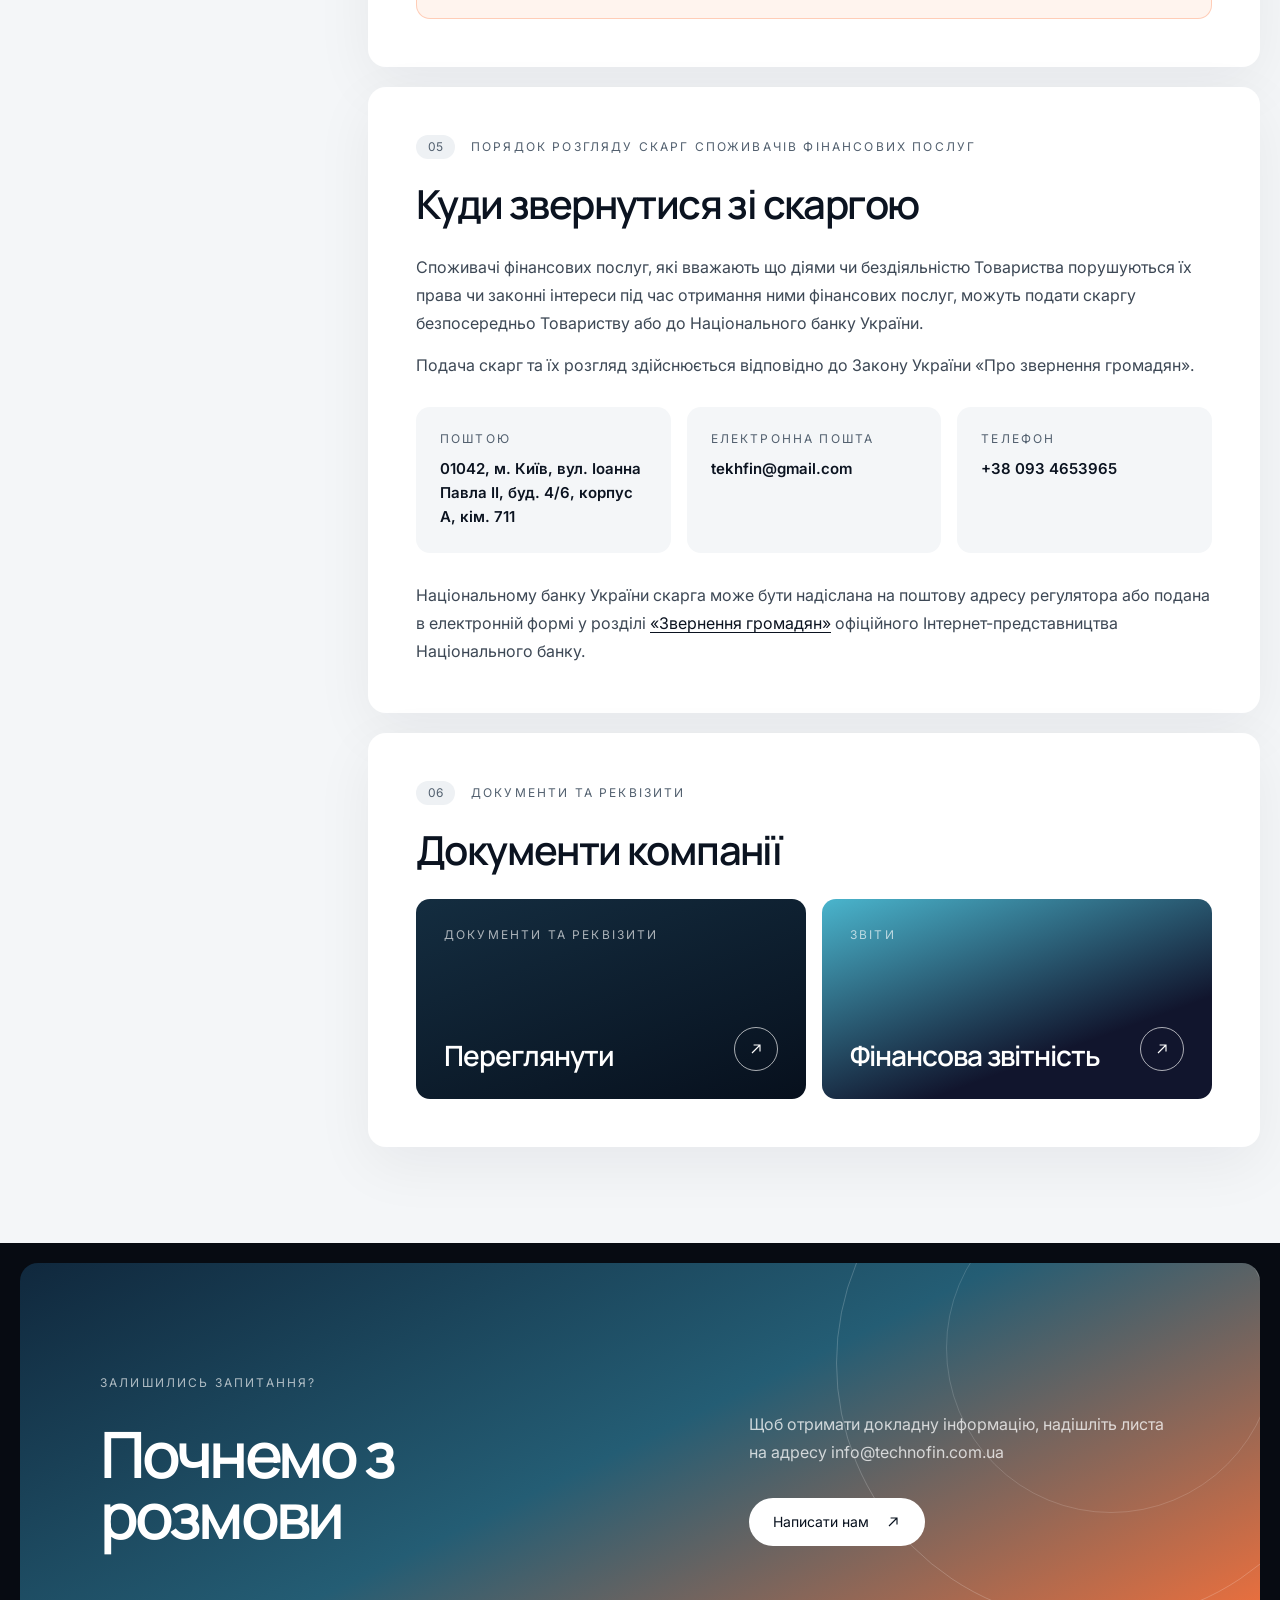
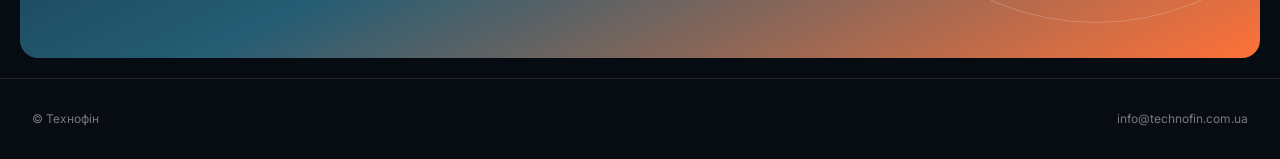
==== commit 07f79537: "Nav links: dark navy and bold on hover without layout shift Co-Authored-By: Claude Opus 5.5 <noreply" ====
--- a/about.html
+++ b/about.html
@@ -6,7 +6,7 @@
 <title>Про компанію — Технофін</title>
 <link rel="preconnect" href="https://fonts.googleapis.com">
 <link href="https://fonts.googleapis.com/css2?family=Inter:wght@400;600&family=Manrope:wght@600&display=swap" rel="stylesheet">
-<link rel="stylesheet" href="styles.css?v=10">
+<link rel="stylesheet" href="styles.css?v=12">
 <link rel="stylesheet" href="about.css">
 </head>
 <body>
@@ -15,8 +15,8 @@
   <a class="logo" href="index.html"><img src="assets/logo-mark.svg" alt="">ТЕХНОФІН</a>
   <button class="burger" type="button" aria-label="Відкрити меню" aria-expanded="false" aria-controls="site-nav"><span></span><span></span><span></span></button>
   <nav class="nav" id="site-nav">
-    <a class="is-active" href="about.html">Про компанію</a>
-    <a href="reports.html">Фінансова звітність</a>
+    <a class="is-active" href="about.html" data-text="Про компанію">Про компанію</a>
+    <a href="reports.html" data-text="Фінансова звітність">Фінансова звітність</a>
     <a class="pill pill--dark" href="#contact">Зв’язатися <img src="assets/arrow-white.svg" alt=""></a>
   </nav>
 </header>
--- a/styles.css
+++ b/styles.css
@@ -42,7 +42,10 @@
   .header.is-open .burger span:nth-child(2) { opacity: 0; }
   .header.is-open .burger span:nth-child(3) { transform: translateY(-7px) rotate(-45deg); }
   .nav > a:not(.pill) { font-size: 16px; line-height: 28px; color: var(--body); transition: color .2s; }
-  .nav > a:not(.pill):hover { color: var(--ink); }
+  .nav > a:not(.pill):hover { color: var(--navy); font-weight: 600; }
+  /* Резервуємо ширину жирного тексту, щоб меню не «стрибало» при наведенні */
+  .nav > a[data-text] { display: inline-flex; flex-direction: column; }
+  .nav > a[data-text]::after { content: attr(data-text); font-weight: 600; height: 0; overflow: hidden; visibility: hidden; pointer-events: none; }
 
   /* Hero */
   .hero { display: flex; gap: 12px; padding: 20px; }
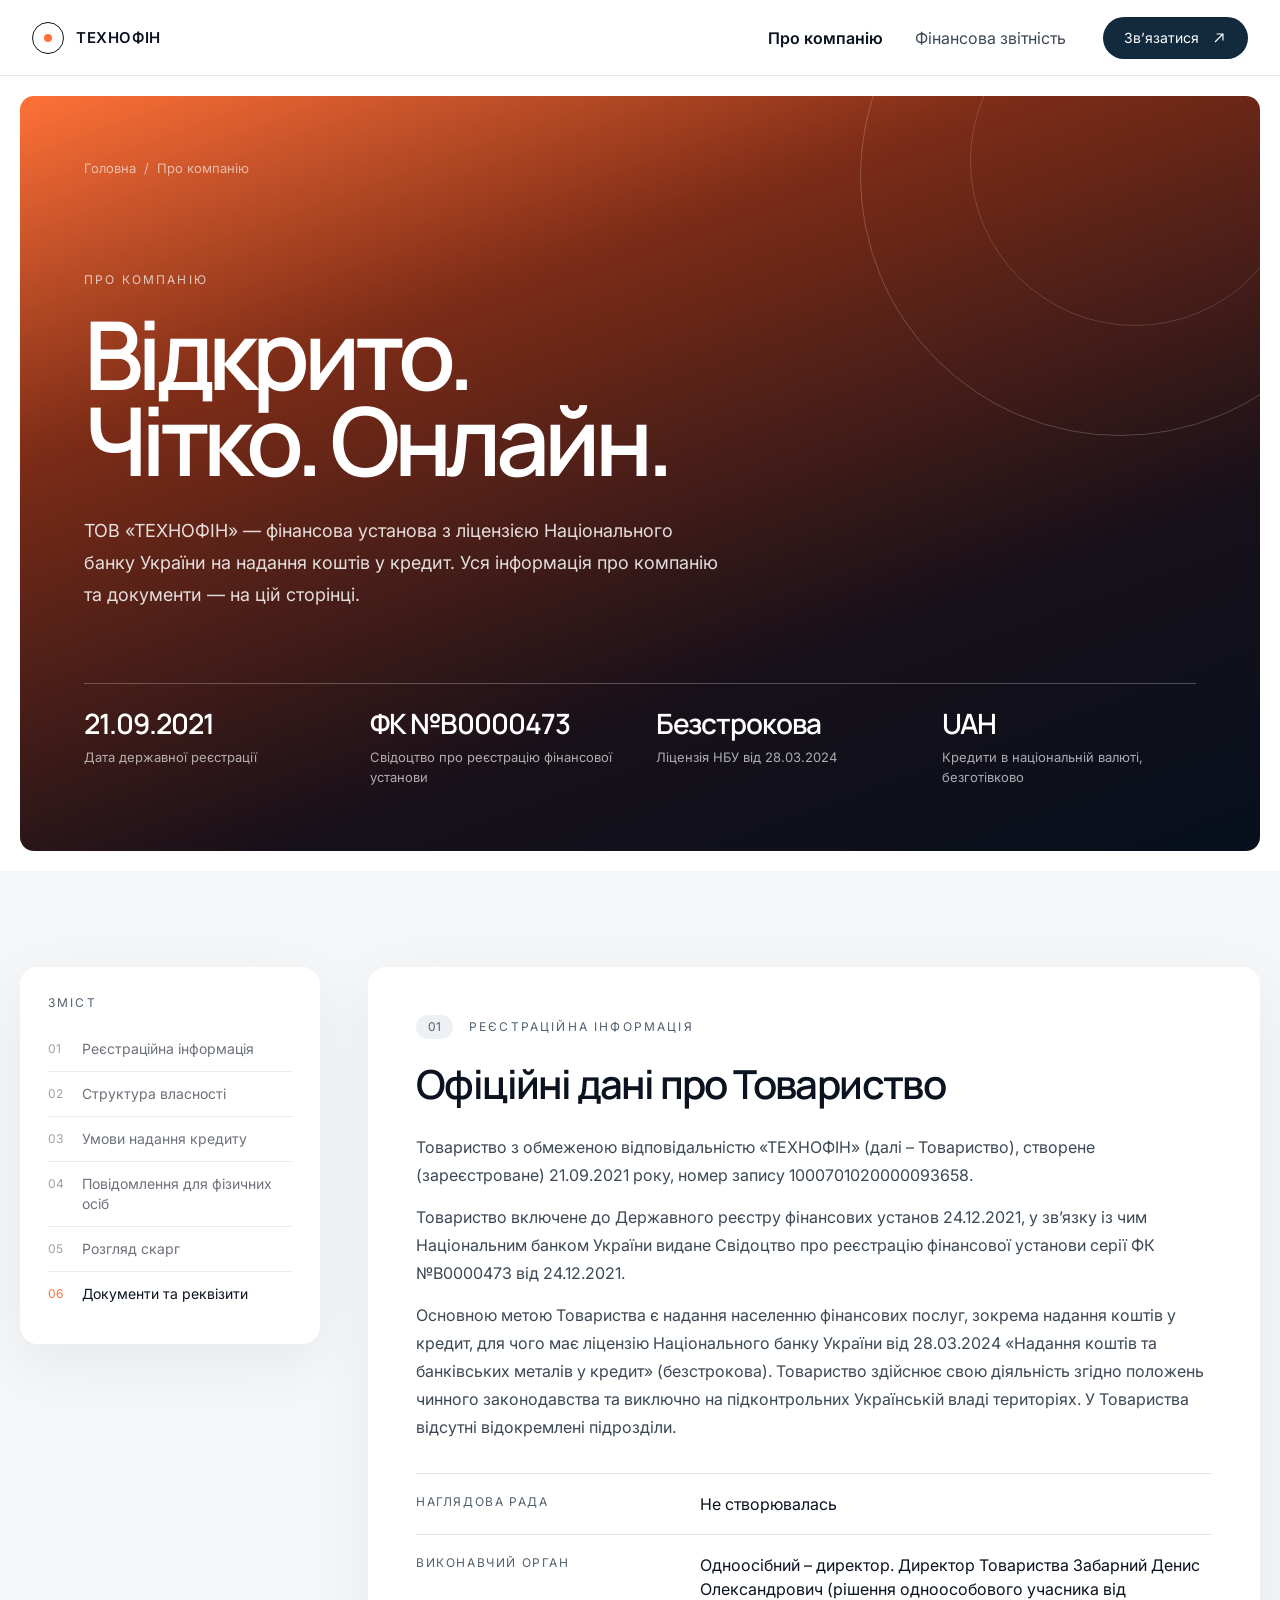
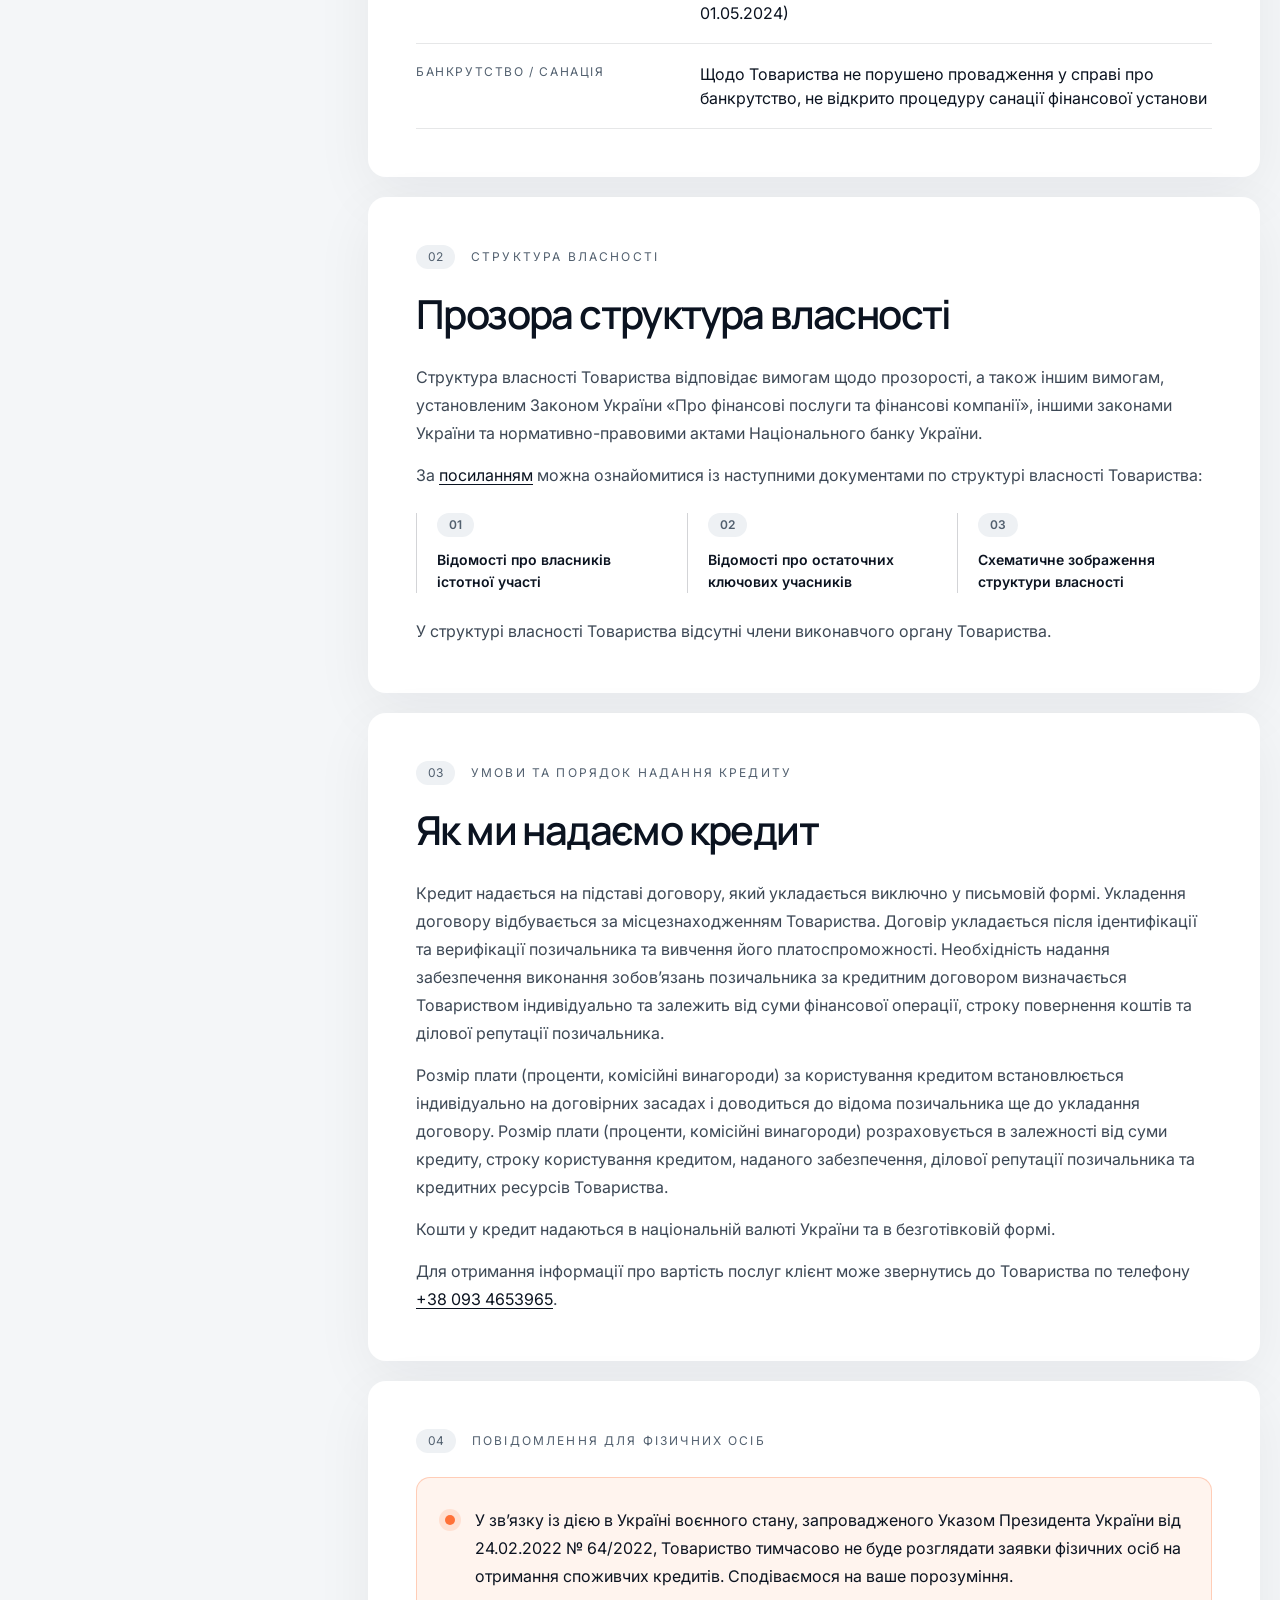
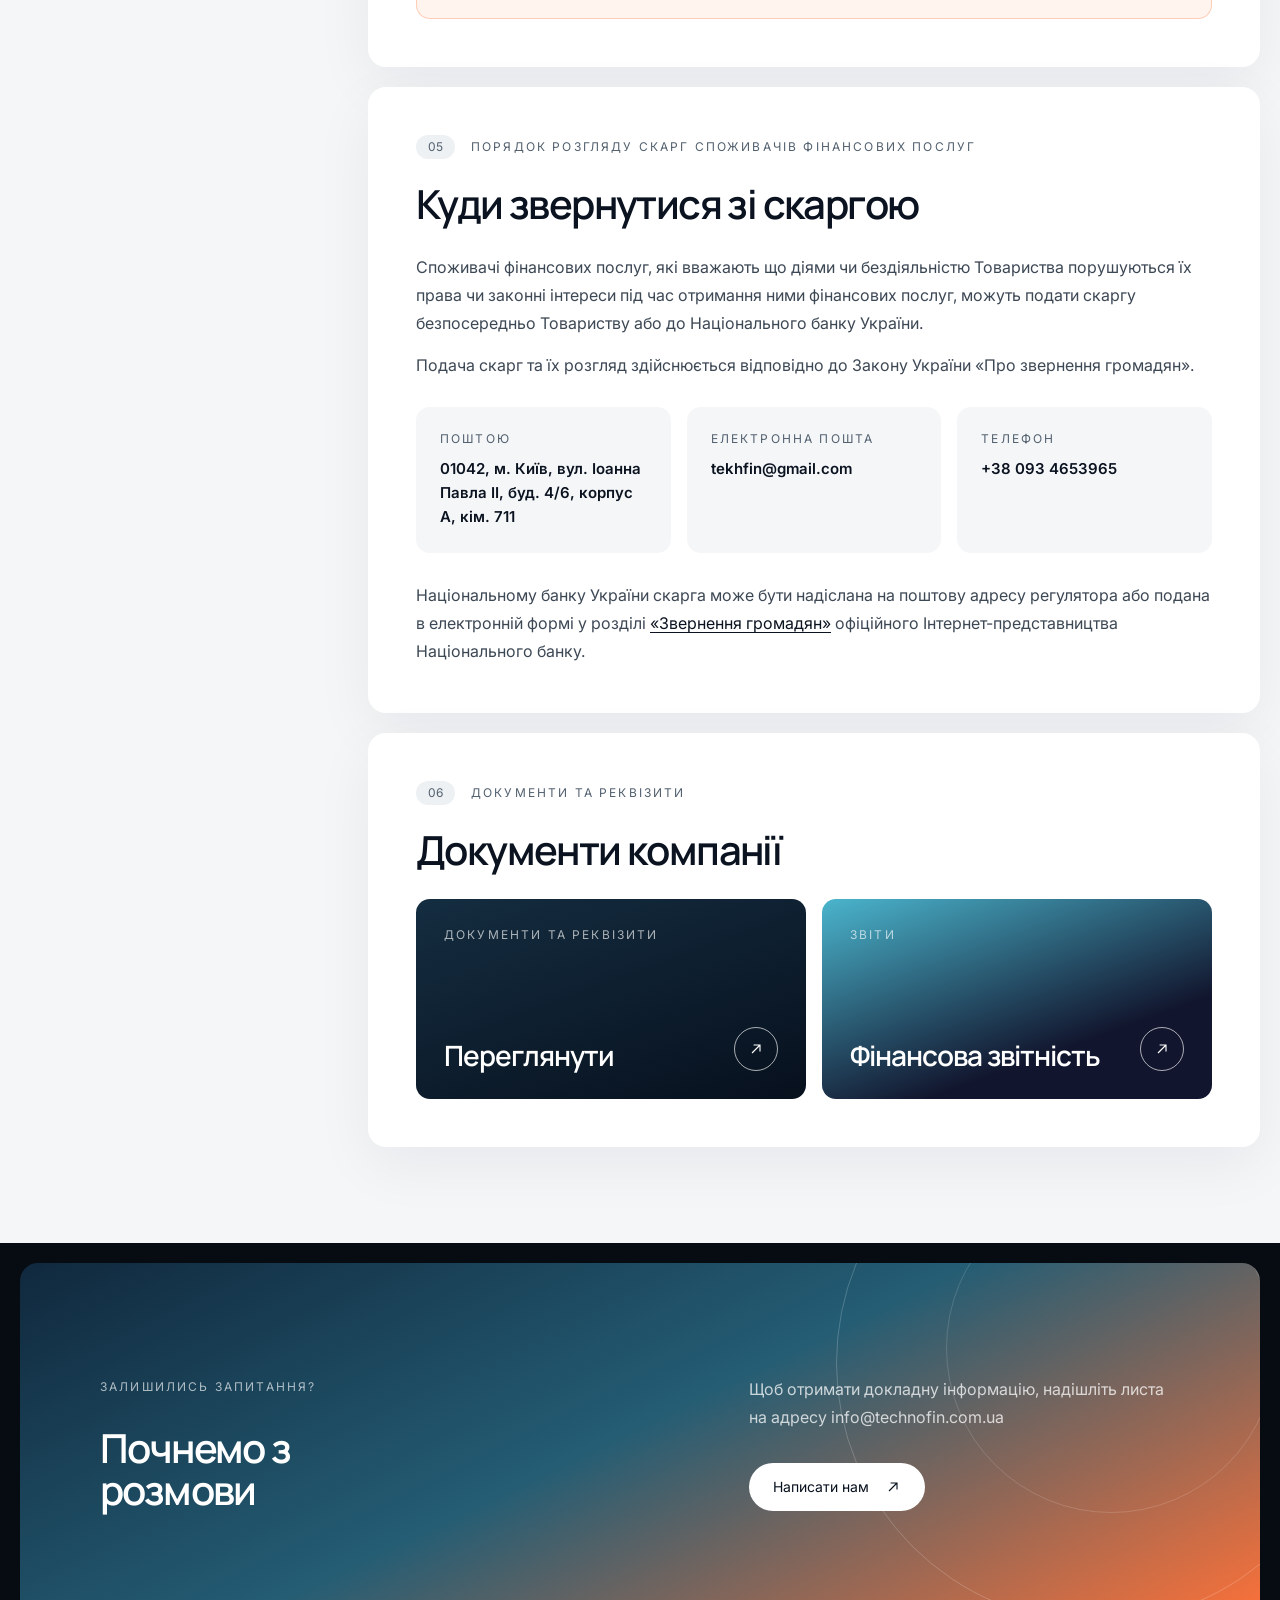
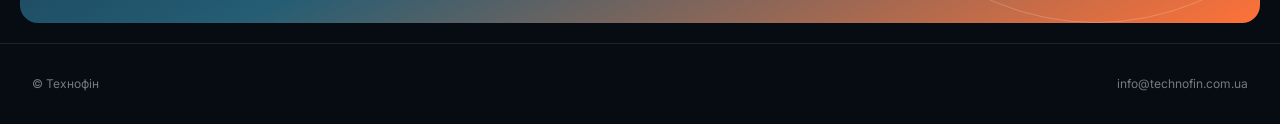
==== commit 472cbd52: "Match secondary headings to About section heading size Co-Authored-By: Claude Opus 5.5 <noreply@anth" ====
--- a/about.html
+++ b/about.html
@@ -6,7 +6,7 @@
 <title>Про компанію — Технофін</title>
 <link rel="preconnect" href="https://fonts.googleapis.com">
 <link href="https://fonts.googleapis.com/css2?family=Inter:wght@400;600&family=Manrope:wght@600&display=swap" rel="stylesheet">
-<link rel="stylesheet" href="styles.css?v=12">
+<link rel="stylesheet" href="styles.css?v=14">
 <link rel="stylesheet" href="about.css">
 </head>
 <body>
--- a/styles.css
+++ b/styles.css
@@ -14,7 +14,7 @@
   img { display: block; }
 
   .eyebrow { font-size: 12px; line-height: 16px; letter-spacing: 2.16px; text-transform: uppercase; }
-  .display { font-family: 'Manrope', sans-serif; font-weight: 600; font-size: 64px; line-height: .96; letter-spacing: -3.84px; }
+  .display { font-family: 'Manrope', sans-serif; font-weight: 600; font-size: 40px; line-height: 1.05; letter-spacing: -1.6px; }
 
   /* Pill buttons */
   .pill { display: inline-flex; align-items: center; gap: 16px; padding: 14px 24px; border-radius: 999px; background: #fff; color: var(--ink-deep); font-size: 14px; line-height: 20px; white-space: nowrap; border: 0; cursor: pointer; }
@@ -41,7 +41,7 @@
   .header.is-open .burger span:nth-child(1) { transform: translateY(7px) rotate(45deg); }
   .header.is-open .burger span:nth-child(2) { opacity: 0; }
   .header.is-open .burger span:nth-child(3) { transform: translateY(-7px) rotate(-45deg); }
-  .nav > a:not(.pill) { font-size: 16px; line-height: 28px; color: var(--body); transition: color .2s; }
+  .nav > a:not(.pill) { font-size: 16px; line-height: 28px; color: var(--body); white-space: nowrap; transition: color .2s; }
   .nav > a:not(.pill):hover { color: var(--navy); font-weight: 600; }
   /* Резервуємо ширину жирного тексту, щоб меню не «стрибало» при наведенні */
   .nav > a[data-text] { display: inline-flex; flex-direction: column; }
@@ -150,7 +150,7 @@
 
   /* ---------- Small tablet (≤900px) ---------- */
   @media (max-width: 900px) {
-    .display { font-size: 48px; letter-spacing: -2.4px; }
+    .display { font-size: 40px; letter-spacing: -1.6px; }
     .hero { flex-wrap: wrap; }
     .hero-card { flex-basis: 100%; height: auto; min-height: 600px; }
     .hero-card__inner { padding: 40px; gap: 48px; }
@@ -168,10 +168,8 @@
     .contact-right { width: 100%; }
   }
 
-  /* ---------- Phone (≤600px) ---------- */
-  @media (max-width: 600px) {
-    .header { height: 64px; padding: 0 16px; }
-
+  /* ---------- Бургер-меню (≤900px) ---------- */
+  @media (max-width: 900px) {
     /* Бургер-меню */
     .burger { display: flex; }
     .nav { position: absolute; top: 100%; left: 0; right: 0; z-index: 60;
@@ -183,6 +181,12 @@
     .nav > a:not(.pill) { padding: 14px 0; border-bottom: 1px solid rgba(11,19,32,.08); }
     .nav > a.is-active { font-weight: 600; }
     .nav .pill--dark { margin-top: 16px; justify-content: center; padding: 14px 20px; }
+  }
+
+  /* ---------- Phone (≤600px) ---------- */
+  @media (max-width: 600px) {
+    .header { height: 64px; padding: 0 16px; }
+
 
     .hero { padding: 12px; gap: 8px; }
     .hero-card { min-height: 560px; }
@@ -193,7 +197,7 @@
     .rail { flex-basis: 100%; height: 56px; }
     .rail .btn { width: 32px; height: 32px; }
 
-    .display { font-size: 36px; letter-spacing: -1.6px; }
+    .display { font-size: 28px; letter-spacing: -1px; }
     .mission { padding: 0 12px; }
     .mission__wrap { padding: 48px 0; }
     .mission-content { padding: 24px; }
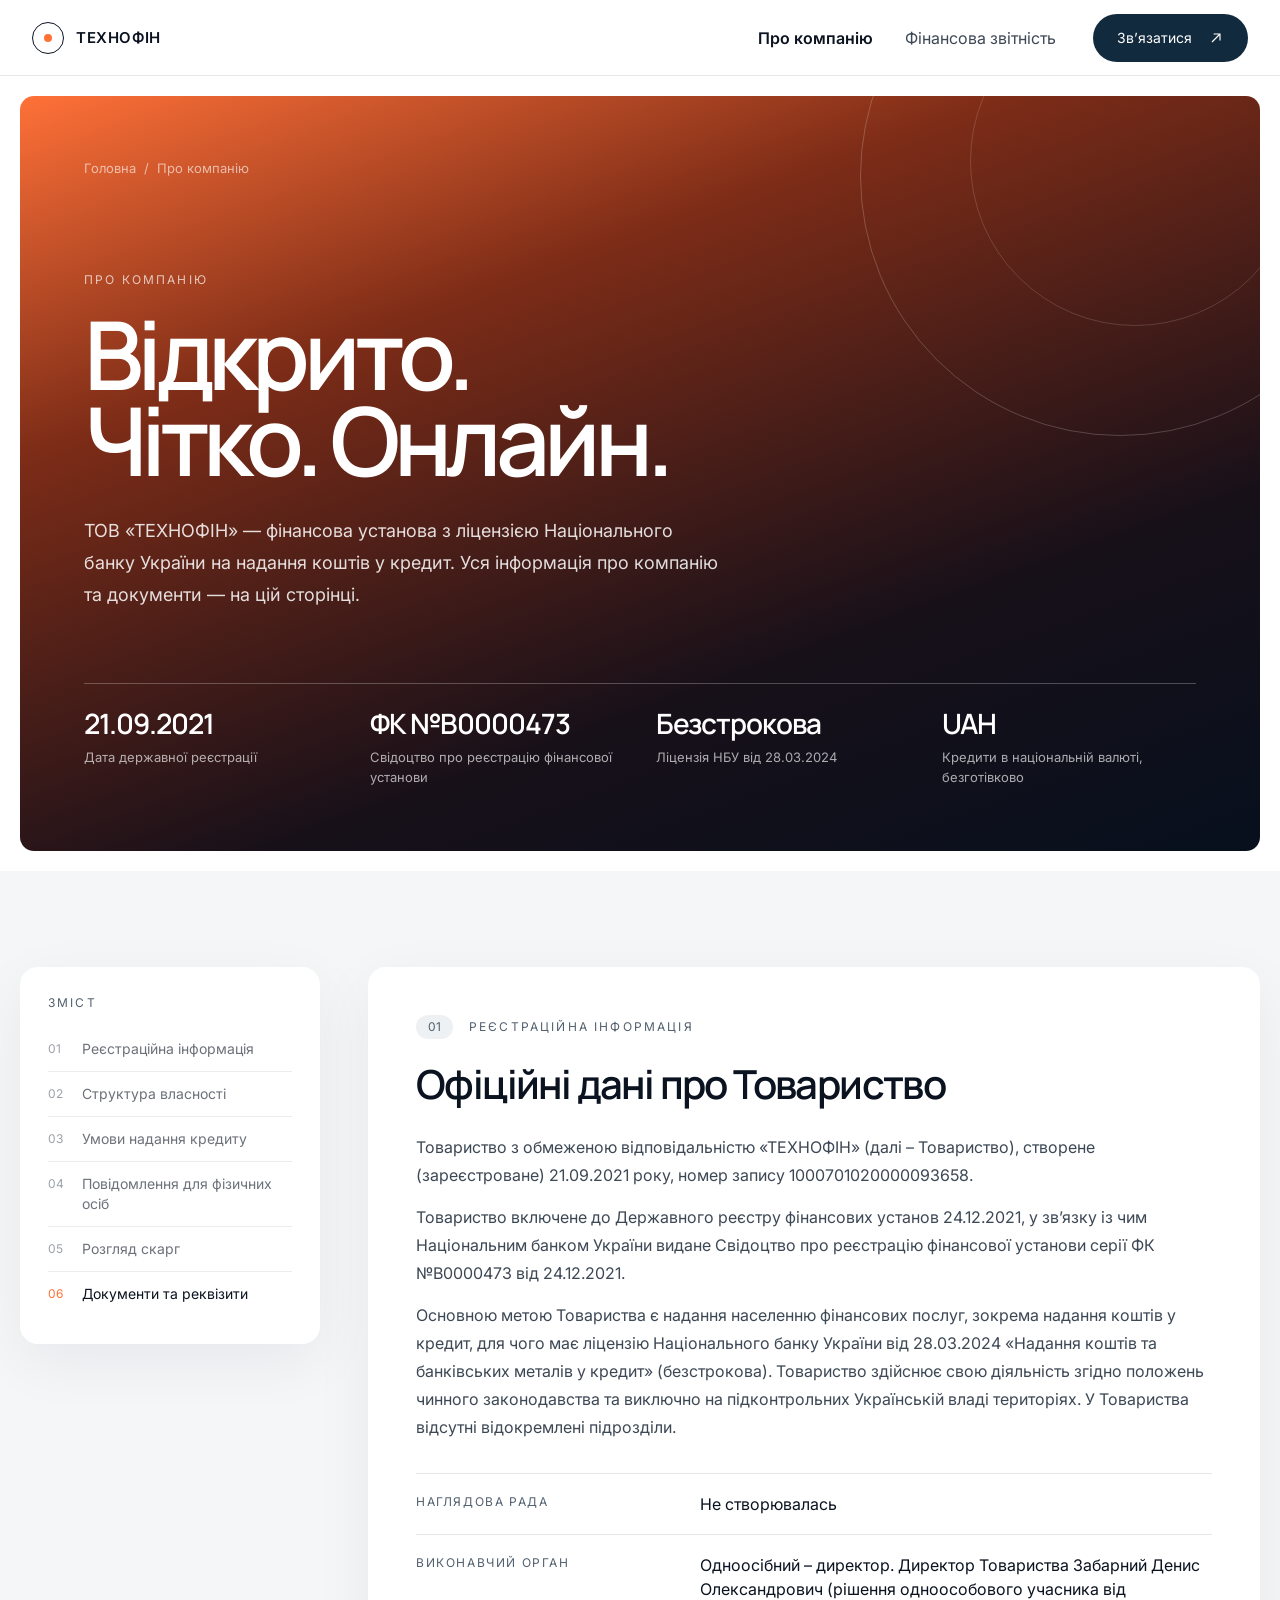
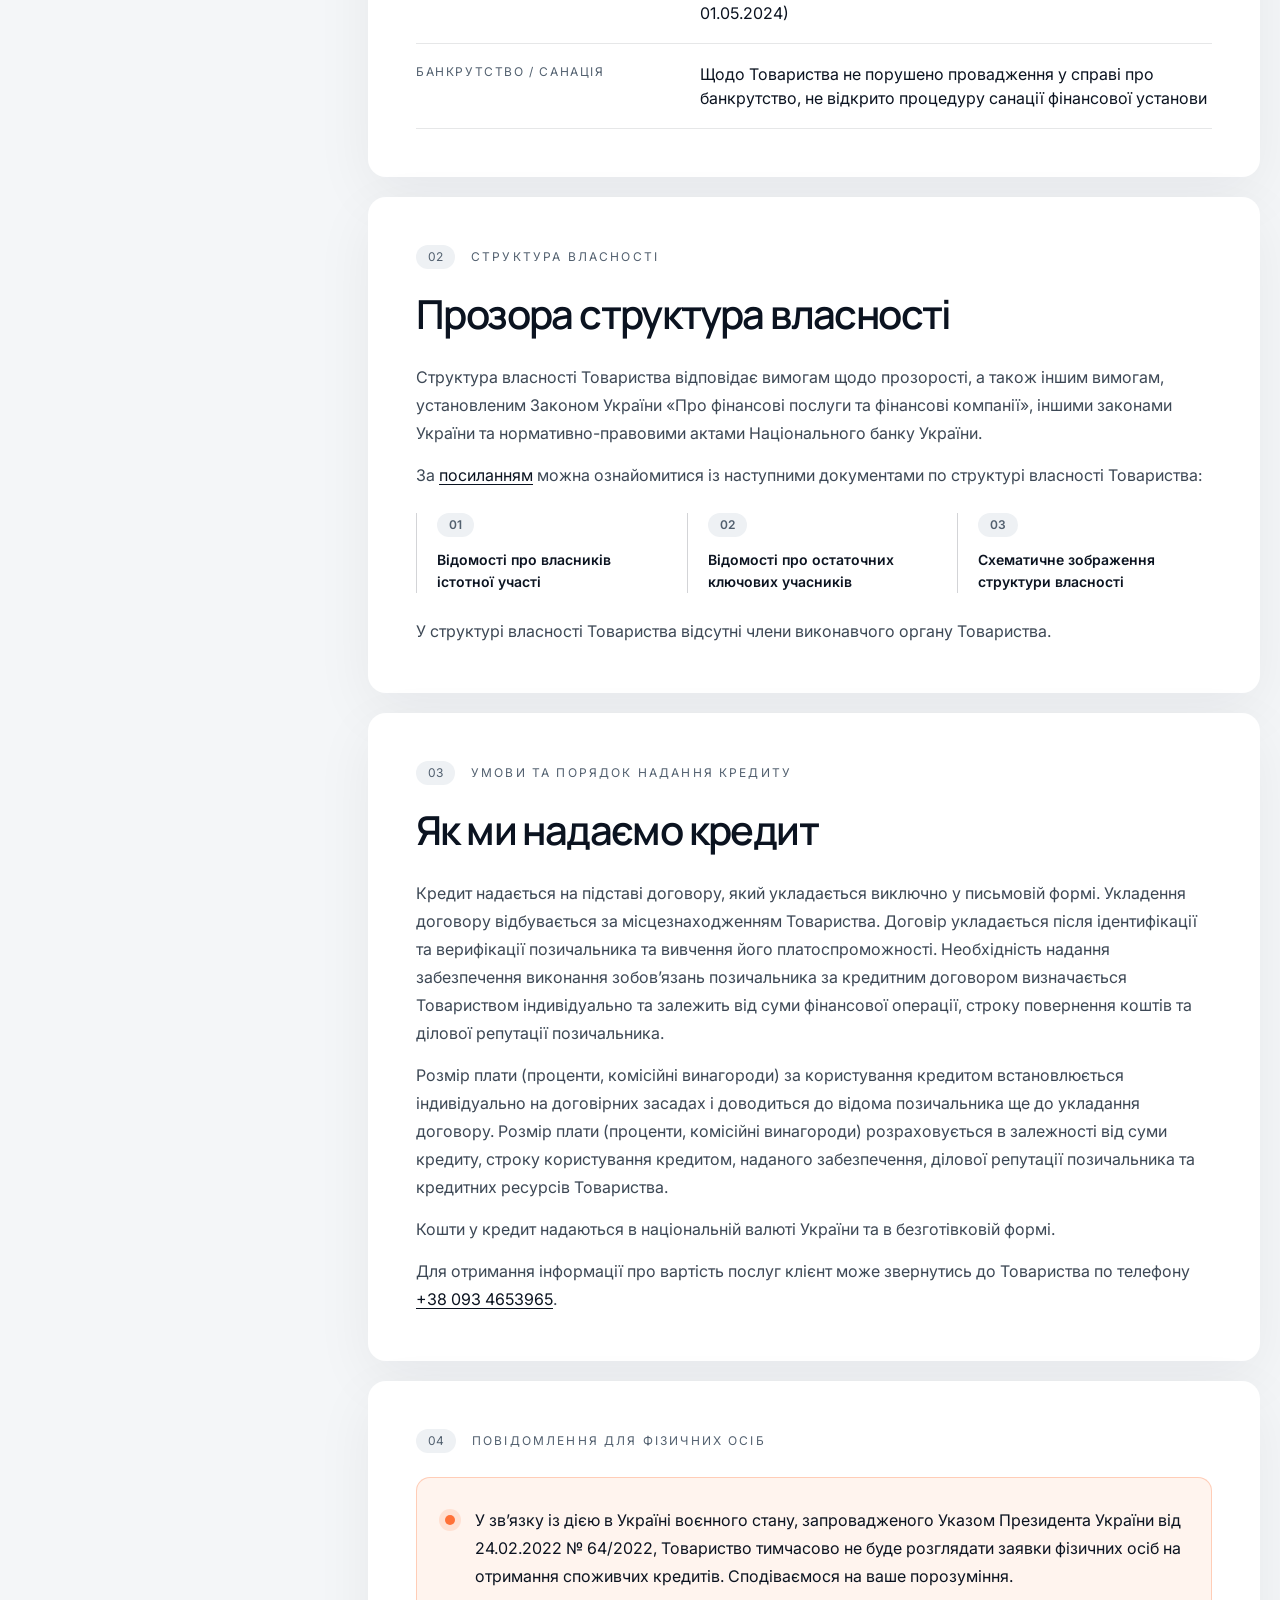
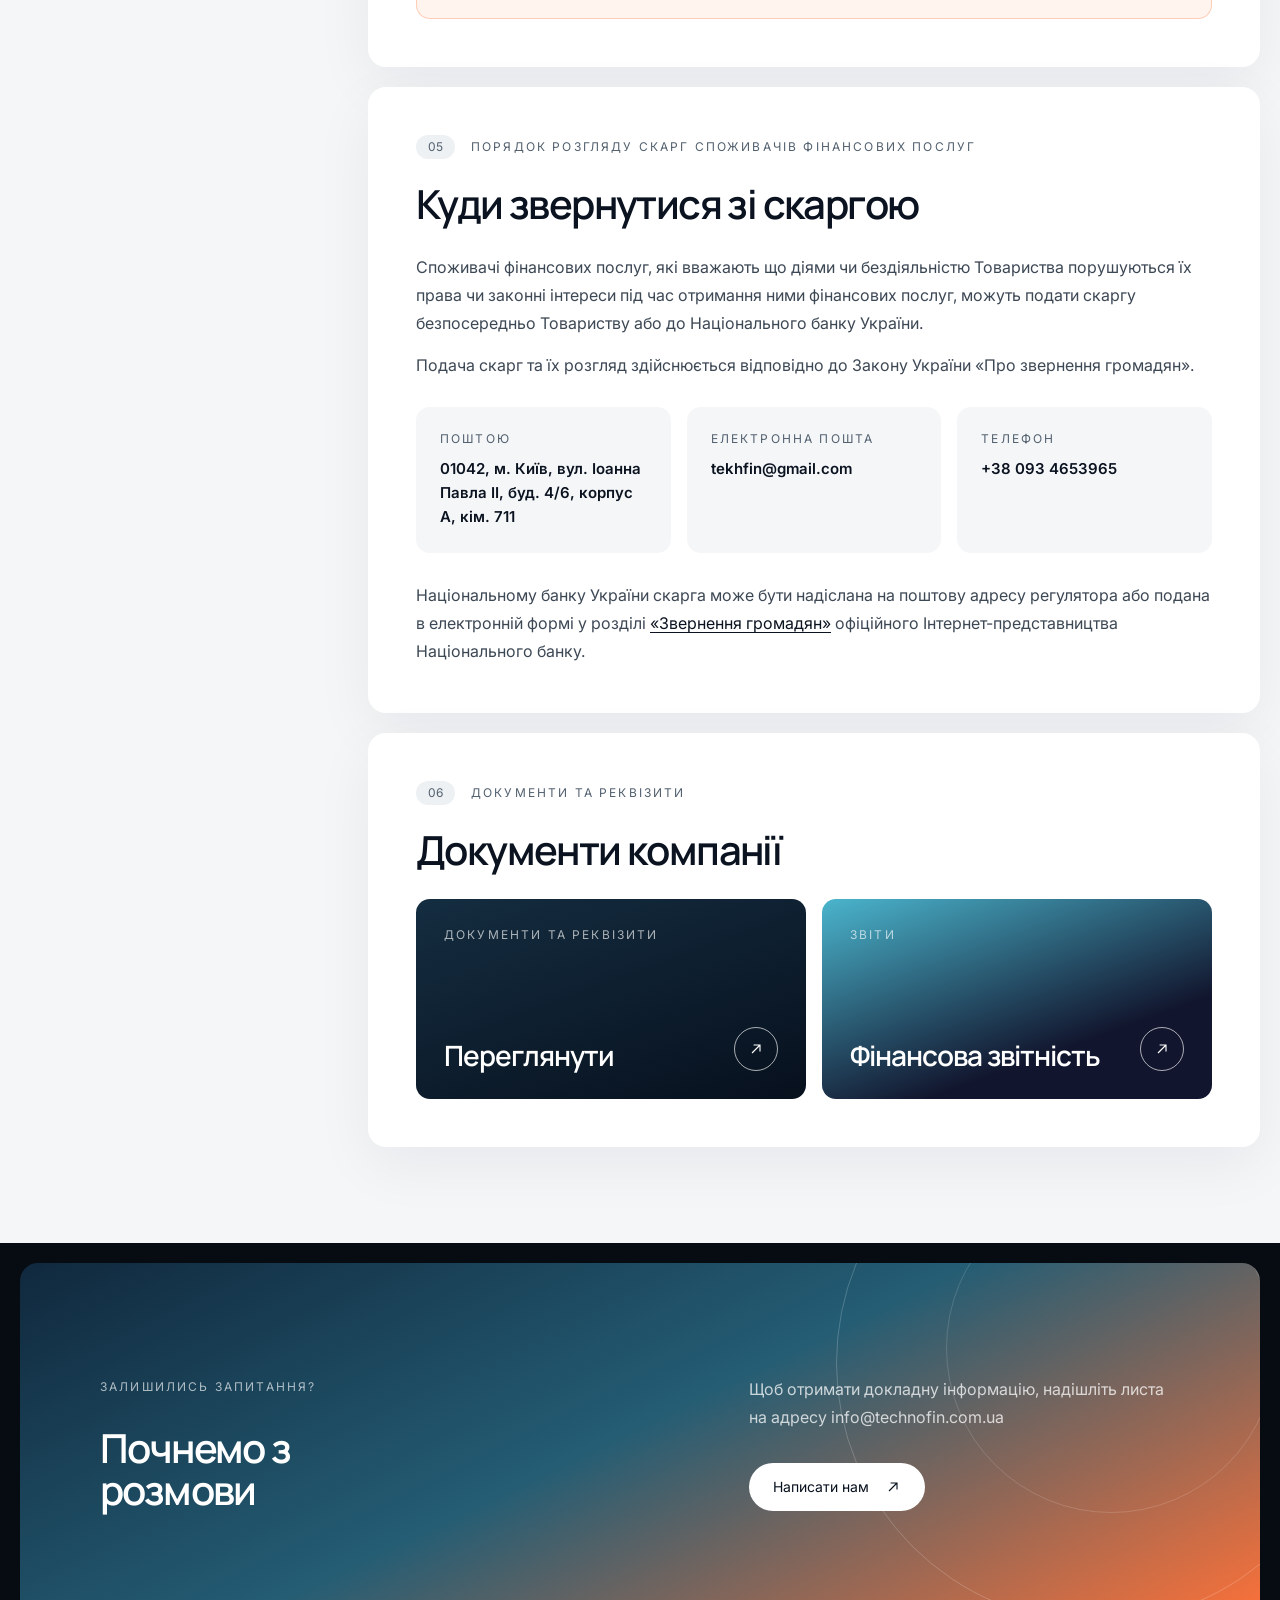
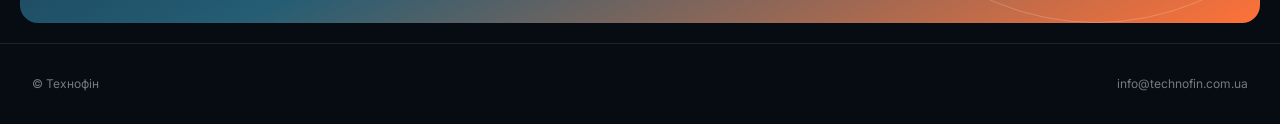
==== commit c185d299: "Make all pill buttons the same size Co-Authored-By: Claude Opus 5.5 <noreply@anthropic.com>" ====
--- a/about.html
+++ b/about.html
@@ -6,7 +6,7 @@
 <title>Про компанію — Технофін</title>
 <link rel="preconnect" href="https://fonts.googleapis.com">
 <link href="https://fonts.googleapis.com/css2?family=Inter:wght@400;600&family=Manrope:wght@600&display=swap" rel="stylesheet">
-<link rel="stylesheet" href="styles.css?v=14">
+<link rel="stylesheet" href="styles.css?v=15">
 <link rel="stylesheet" href="about.css">
 </head>
 <body>
--- a/styles.css
+++ b/styles.css
@@ -19,8 +19,8 @@
   /* Pill buttons */
   .pill { display: inline-flex; align-items: center; gap: 16px; padding: 14px 24px; border-radius: 999px; background: #fff; color: var(--ink-deep); font-size: 14px; line-height: 20px; white-space: nowrap; border: 0; cursor: pointer; }
   .pill img { width: 16px; height: 16px; }
-  .pill--soft { background: var(--soft); color: var(--ink); font-weight: 600; gap: 12px; padding: 12px 20px; }
-  .pill--dark { background: var(--navy); color: #fff; gap: 12px; padding: 10px 20px; border: 1px solid rgba(11,19,32,.2); }
+  .pill--soft { background: var(--soft); color: var(--ink); font-weight: 600; }
+  .pill--dark { background: var(--navy); color: #fff; }
 
   /* Однакова hover-анімація для всіх кнопок */
   .pill { transition: transform .3s cubic-bezier(.2,.8,.2,1), box-shadow .3s; }
@@ -180,7 +180,7 @@
     .header.is-open .nav { opacity: 1; transform: none; visibility: visible; pointer-events: auto; transition: opacity .25s, transform .25s; }
     .nav > a:not(.pill) { padding: 14px 0; border-bottom: 1px solid rgba(11,19,32,.08); }
     .nav > a.is-active { font-weight: 600; }
-    .nav .pill--dark { margin-top: 16px; justify-content: center; padding: 14px 20px; }
+    .nav .pill--dark { margin-top: 16px; justify-content: center; }
   }
 
   /* ---------- Phone (≤600px) ---------- */
